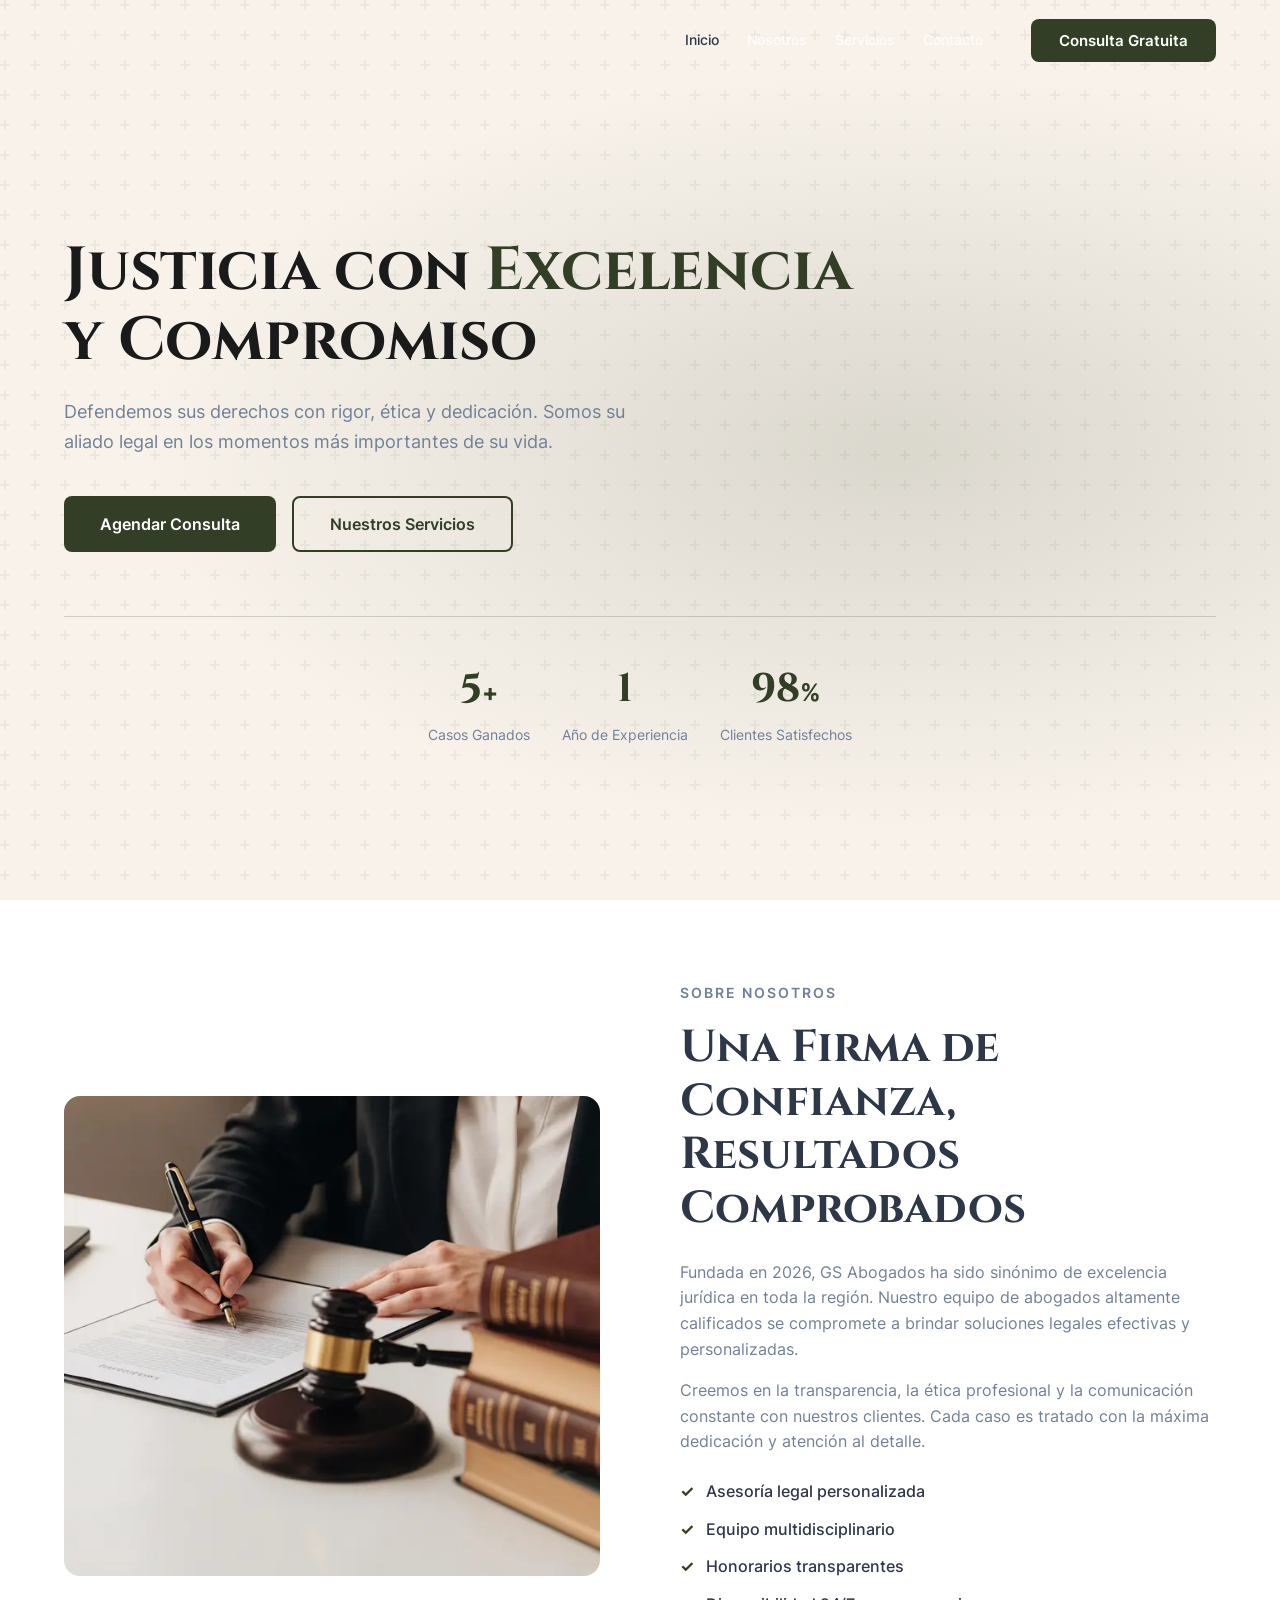
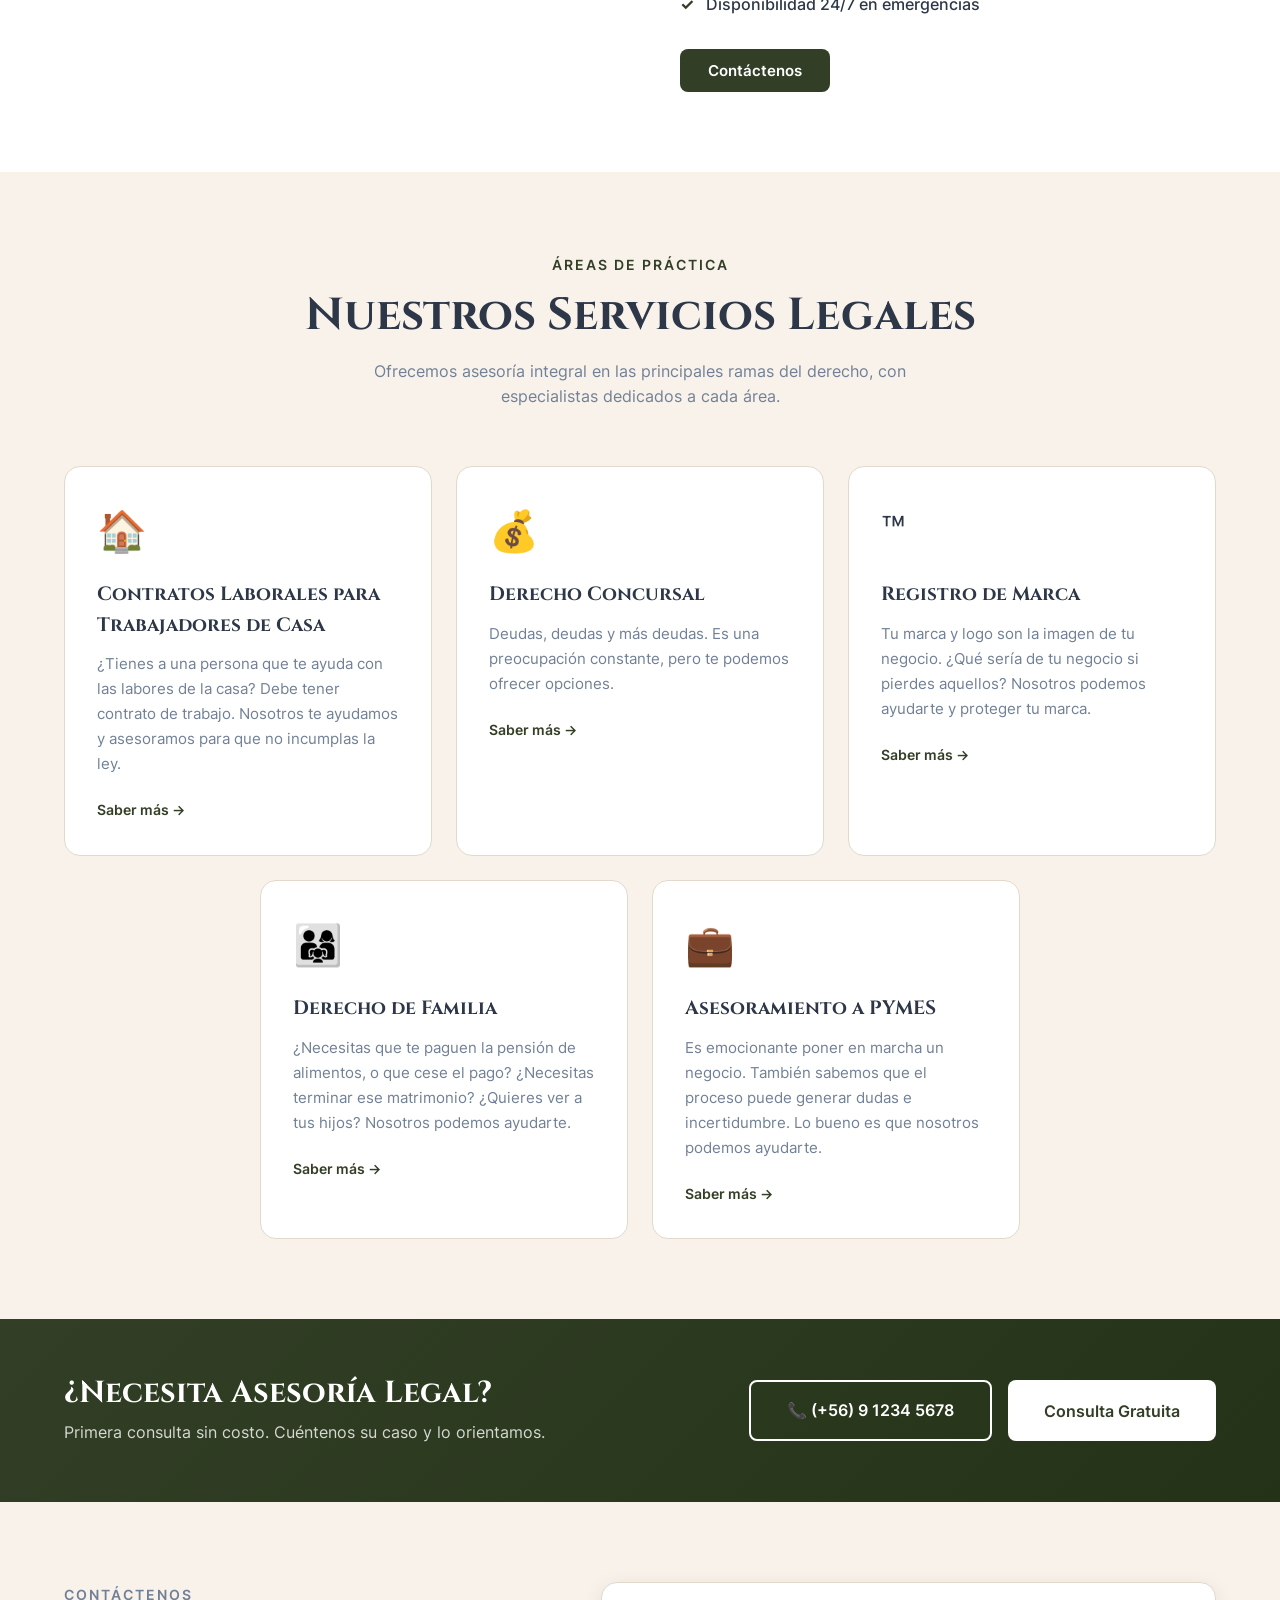
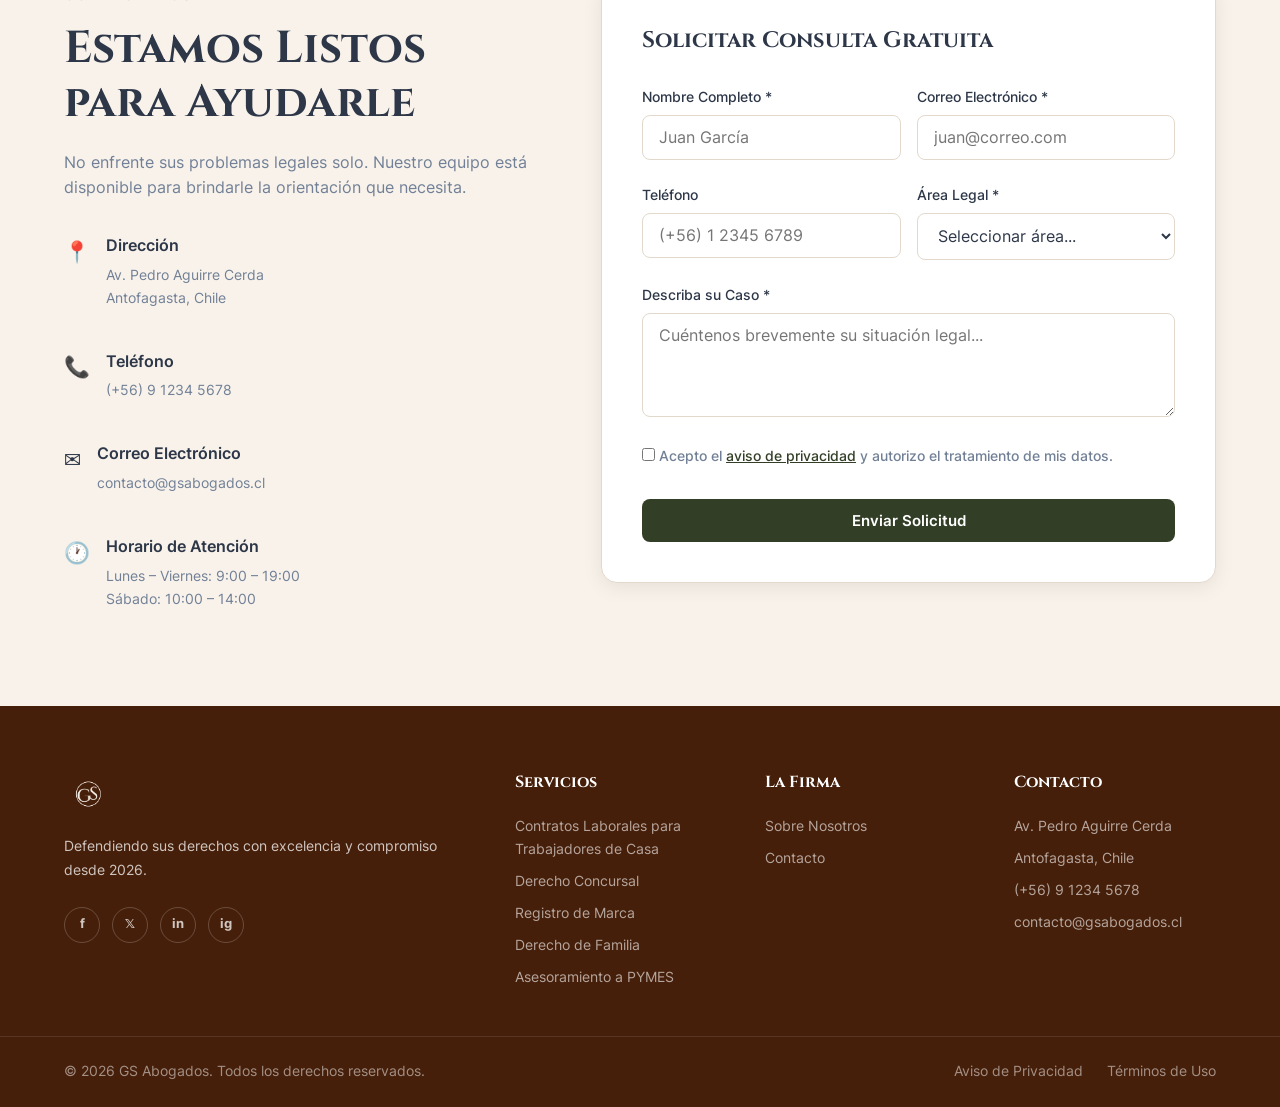
==== index.html @ de5cf4c4 "V_1.0" ====
<!DOCTYPE html>
<html lang="es">
<head>
  <meta charset="UTF-8" />
  <meta name="viewport" content="width=device-width, initial-scale=1.0" />
  <title>GS Abogados | Firma de Abogados</title>
  <link rel="stylesheet" href="styles.css" />
</head>
<body>

  <!-- NAVBAR -->
  <header id="navbar">
    <div class="container nav-inner">
      <a href="#inicio" class="logo">
          <img src="media/Logos/Logo PNG/LOGOS_GS_Abogados-13.png" alt="GS Abogados" class="logo-img" />
      </a>
      <nav id="nav-links">
        <a href="#inicio">Inicio</a>
        <a href="#nosotros">Nosotros</a>
        <a href="#servicios">Servicios</a>
<a href="#contacto">Contacto</a>
      </nav>
      <button class="btn-primary nav-cta" onclick="scrollToSection('contacto')">Consulta Gratuita</button>
      <button class="hamburger" id="hamburger" aria-label="Menú">
        <span></span><span></span><span></span>
      </button>
    </div>
  </header>

  <!-- HERO -->
  <section id="inicio" class="hero">
    <div class="hero-overlay"></div>
    <div class="container hero-content">
      <p class="hero-eyebrow"></p>
      <h1>Justicia con <span class="highlight">Excelencia</span><br/>y Compromiso</h1>
      <p class="hero-desc">Defendemos sus derechos con rigor, ética y dedicación. Somos su aliado legal en los momentos más importantes de su vida.</p>
      <div class="hero-actions">
        <button class="btn-primary large" onclick="scrollToSection('contacto')">Agendar Consulta</button>
        <button class="btn-outline large" onclick="scrollToSection('servicios')">Nuestros Servicios</button>
      </div>
      <div class="hero-stats">
        <div class="stat"><span class="stat-num" data-target="5">0</span><span>+</span><p>Casos Ganados</p></div>
        <div class="stat"><span class="stat-num" data-target="1">0</span><span></span><p>Año de Experiencia</p></div>
        <div class="stat"><span class="stat-num" data-target="98">0</span><span>%</span><p>Clientes Satisfechos</p></div>
      </div>
    </div>
  </section>

  <!-- NOSOTROS -->
  <section id="nosotros" class="section nosotros">
    <div class="container nosotros-grid">
      <div class="nosotros-img">
        <div class="img-placeholder">
          <img src="media/Imagenes/abogados-santiago.webp" alt="Equipo GS Abogados" class="nosotros-photo" />
        </div>
      </div>
      <div class="nosotros-text">
        <p class="section-eyebrow">Sobre Nosotros</p>
        <h2>Una Firma de Confianza,<br/>Resultados Comprobados</h2>
        <p>Fundada en 2026, GS Abogados ha sido sinónimo de excelencia jurídica en toda la región. Nuestro equipo de abogados altamente calificados se compromete a brindar soluciones legales efectivas y personalizadas.</p>
        <p>Creemos en la transparencia, la ética profesional y la comunicación constante con nuestros clientes. Cada caso es tratado con la máxima dedicación y atención al detalle.</p>
        <ul class="check-list">
          <li><span class="check">✓</span> Asesoría legal personalizada</li>
          <li><span class="check">✓</span> Equipo multidisciplinario</li>
          <li><span class="check">✓</span> Honorarios transparentes</li>
          <li><span class="check">✓</span> Disponibilidad 24/7 en emergencias</li>
        </ul>
        <button class="btn-primary" onclick="scrollToSection('contacto')">Contáctenos</button>
      </div>
    </div>
  </section>

  <!-- SERVICIOS -->
  <section id="servicios" class="section servicios bg-light">
    <div class="container">
      <div class="section-header">
        <p class="section-eyebrow">Áreas de Práctica</p>
        <h2>Nuestros Servicios Legales</h2>
        <p class="section-desc">Ofrecemos asesoría integral en las principales ramas del derecho, con especialistas dedicados a cada área.</p>
      </div>
      <div class="services-grid">
        <div class="service-card">
          <div class="service-icon">🏠</div>
          <h3>Contratos Laborales para Trabajadores de Casa</h3>
          <p>¿Tienes a una persona que te ayuda con las labores de la casa? Debe tener contrato de trabajo. Nosotros te ayudamos y asesoramos para que no incumplas la ley.</p>
          <a href="servicios/contratos-laborales.html" class="service-link">Saber más →</a>
        </div>
        <div class="service-card">
          <div class="service-icon">💰</div>
          <h3>Derecho Concursal</h3>
          <p>Deudas, deudas y más deudas. Es una preocupación constante, pero te podemos ofrecer opciones.</p>
          <a href="servicios/derecho-concursal.html" class="service-link">Saber más →</a>
        </div>
        <div class="service-card">
          <div class="service-icon">™️</div>
          <h3>Registro de Marca</h3>
          <p>Tu marca y logo son la imagen de tu negocio. ¿Qué sería de tu negocio si pierdes aquellos? Nosotros podemos ayudarte y proteger tu marca.</p>
          <a href="servicios/registro-de-marca.html" class="service-link">Saber más →</a>
        </div>
        <div class="service-card">
          <div class="service-icon">👨‍👩‍👧</div>
          <h3>Derecho de Familia</h3>
          <p>¿Necesitas que te paguen la pensión de alimentos, o que cese el pago? ¿Necesitas terminar ese matrimonio? ¿Quieres ver a tus hijos? Nosotros podemos ayudarte.</p>
          <a href="servicios/derecho-de-familia.html" class="service-link">Saber más →</a>
        </div>
        <div class="service-card">
          <div class="service-icon">💼</div>
          <h3>Asesoramiento a PYMES</h3>
          <p>Es emocionante poner en marcha un negocio. También sabemos que el proceso puede generar dudas e incertidumbre. Lo bueno es que nosotros podemos ayudarte.</p>
          <a href="servicios/asesoramiento-pymes.html" class="service-link">Saber más →</a>
        </div>
      </div>
    </div>
  </section>

  <!-- CTA BANNER -->
  <section class="cta-banner">
    <div class="container cta-inner">
      <div>
        <h2>¿Necesita Asesoría Legal?</h2>
        <p>Primera consulta sin costo. Cuéntenos su caso y lo orientamos.</p>
      </div>
      <div class="cta-actions">
        <a href="tel:+525512345678" class="btn-outline large">📞 (+56) 9 1234 5678</a>
        <button class="btn-primary large" onclick="scrollToSection('contacto')">Consulta Gratuita</button>
      </div>
    </div>
  </section>

  <!-- CONTACTO -->
  <section id="contacto" class="section contacto bg-light">
    <div class="container contacto-grid">
      <div class="contacto-info">
        <p class="section-eyebrow">Contáctenos</p>
        <h2>Estamos Listos para Ayudarle</h2>
        <p>No enfrente sus problemas legales solo. Nuestro equipo está disponible para brindarle la orientación que necesita.</p>
        <div class="contact-items">
          <div class="contact-item">
            <span class="contact-icon">📍</span>
            <div>
              <strong>Dirección</strong>
              <p>Av. Pedro Aguirre Cerda <br/>Antofagasta, Chile</p>
            </div>
          </div>
          <div class="contact-item">
            <span class="contact-icon">📞</span>
            <div>
              <strong>Teléfono</strong>
              <p><a href="tel:+525512345678">(+56) 9 1234 5678</a></p>
            </div>
          </div>
          <div class="contact-item">
            <span class="contact-icon">✉</span>
            <div>
              <strong>Correo Electrónico</strong>
              <p><a href="mailto:contacto@gsabogados.cl">contacto@gsabogados.cl</a></p>
            </div>
          </div>
          <div class="contact-item">
            <span class="contact-icon">🕐</span>
            <div>
              <strong>Horario de Atención</strong>
              <p>Lunes – Viernes: 9:00 – 19:00<br/>Sábado: 10:00 – 14:00</p>
            </div>
          </div>
        </div>
      </div>
      <div class="contacto-form">
        <form id="contactForm" novalidate>
          <h3>Solicitar Consulta Gratuita</h3>
          <div class="form-row">
            <div class="form-group">
              <label for="nombre">Nombre Completo *</label>
              <input type="text" id="nombre" name="nombre" placeholder="Juan García" required />
              <span class="error-msg" id="nombre-error"></span>
            </div>
            <div class="form-group">
              <label for="email">Correo Electrónico *</label>
              <input type="email" id="email" name="email" placeholder="juan@correo.com" required />
              <span class="error-msg" id="email-error"></span>
            </div>
          </div>
          <div class="form-row">
            <div class="form-group">
              <label for="telefono">Teléfono</label>
              <input type="tel" id="telefono" name="telefono" placeholder="(+56) 1 2345 6789" />
            </div>
            <div class="form-group">
              <label for="area">Área Legal *</label>
              <select id="area" name="area" required>
                <option value="">Seleccionar área...</option>
                <option>Contratos Laborales para Trabajadores de Casa</option>
                <option>Derecho Concursal</option>
                <option>Registro de Marca</option>
                <option>Derecho de Familia</option>
                <option>Asesoramiento a PYMES</option>
                <option>Otro</option>
              </select>
              <span class="error-msg" id="area-error"></span>
            </div>
          </div>
          <div class="form-group">
            <label for="mensaje">Describa su Caso *</label>
            <textarea id="mensaje" name="mensaje" rows="4" placeholder="Cuéntenos brevemente su situación legal..." required></textarea>
            <span class="error-msg" id="mensaje-error"></span>
          </div>
          <div class="form-group checkbox-group">
            <label class="checkbox-label">
              <input type="checkbox" id="privacidad" required />
              <span>Acepto el <a href="#" class="link">aviso de privacidad</a> y autorizo el tratamiento de mis datos.</span>
            </label>
            <span class="error-msg" id="privacidad-error"></span>
          </div>
          <button type="submit" class="btn-primary full-width">Enviar Solicitud</button>
          <div id="form-success" class="form-success hidden">
            ✓ ¡Mensaje enviado! Nos pondremos en contacto en menos de 24 horas.
          </div>
        </form>
      </div>
    </div>
  </section>

  <!-- FOOTER -->
  <footer class="footer">
    <div class="container footer-grid">
      <div class="footer-brand">
        <a href="#inicio" class="logo">
          <img src="media/Logos/Logo PNG/LOGOS_GS_Abogados-13.png" alt="GS Abogados Abogados" class="logo-img" />
        </a>
        <p>Defendiendo sus derechos con excelencia y compromiso desde 2026.</p>
        <div class="social-links">
          <a href="#" aria-label="Facebook">f</a>
          <a href="#" aria-label="Twitter">𝕏</a>
          <a href="#" aria-label="LinkedIn">in</a>
          <a href="#" aria-label="Instagram">ig</a>
        </div>
      </div>
      <div class="footer-col">
        <h4>Servicios</h4>
        <ul>
          <li><a href="#servicios">Contratos Laborales para Trabajadores de Casa</a></li>
          <li><a href="#servicios">Derecho Concursal</a></li>
          <li><a href="#servicios">Registro de Marca</a></li>
          <li><a href="#servicios">Derecho de Familia</a></li>
          <li><a href="#servicios">Asesoramiento a PYMES</a></li>
        </ul>
      </div>
      <div class="footer-col">
        <h4>La Firma</h4>
        <ul>
          <li><a href="#nosotros">Sobre Nosotros</a></li>
          <li><a href="#contacto">Contacto</a></li>
        </ul>
      </div>
      <div class="footer-col">
        <h4>Contacto</h4>
        <ul>
          <li>Av. Pedro Aguirre Cerda</li>
          <li>Antofagasta, Chile</li>
          <li><a href="tel:+56912345678">(+56) 9 1234 5678</a></li>
          <li><a href="mailto:contacto@gsabogados.cl">contacto@gsabogados.cl</a></li>
        </ul>
      </div>
    </div>
    <div class="footer-bottom">
      <div class="container">
        <p>© 2026 GS Abogados. Todos los derechos reservados.</p>
        <div class="footer-links">
          <a href="#">Aviso de Privacidad</a>
          <a href="#">Términos de Uso</a>
        </div>
      </div>
    </div>
  </footer>

  <!-- BACK TO TOP -->
  <button class="back-to-top" id="backToTop" onclick="window.scrollTo({top:0,behavior:'smooth'})" aria-label="Volver arriba">↑</button>

  <script src="script.js"></script>
</body>
</html>
---- styles.css ----
/* =============================================
   GUTIÉRREZ & SALINAS — ESTILOS PRINCIPALES
   ============================================= */

/* --- FUENTES LOCALES --- */
@font-face {
  font-family: 'Cinzel';
  src: url('media/Tipografia/Tipografia Principal/Cinzel-VariableFont_wght.ttf') format('truetype');
  font-weight: 100 900;
  font-style: normal;
  font-display: swap;
}
@font-face {
  font-family: 'Inter';
  src: url('media/Tipografia/Tipografia Secundaria/Inter-Light.ttf') format('truetype');
  font-weight: 300;
  font-display: swap;
}
@font-face {
  font-family: 'Inter';
  src: url('media/Tipografia/Tipografia Secundaria/Inter-Regular.ttf') format('truetype');
  font-weight: 400;
  font-display: swap;
}
@font-face {
  font-family: 'Inter';
  src: url('media/Tipografia/Tipografia Secundaria/Inter-Medium.ttf') format('truetype');
  font-weight: 500;
  font-display: swap;
}
@font-face {
  font-family: 'Inter';
  src: url('media/Tipografia/Tipografia Secundaria/Inter-SemiBold.ttf') format('truetype');
  font-weight: 600;
  font-display: swap;
}
@font-face {
  font-family: 'Inter';
  src: url('media/Tipografia/Tipografia Secundaria/Inter-Bold.ttf') format('truetype');
  font-weight: 700;
  font-display: swap;
}

/* --- VARIABLES --- */
:root {
  --green: #323F26;
  --green-dark: #243318;
  --dark: #1A1A1A;
  --dark-2: #141414;
  --dark-3: #1e1e1e;
  --text: #2d3748;
  --text-light: #718096;
  --bg-light: #F8F2EB;
  --white: #ffffff;
  --border: #e2d9cc;
  --font-serif: 'Cinzel', Georgia, serif;
  --font-sans: 'Inter', system-ui, sans-serif;
  --radius: 8px;
  --radius-lg: 16px;
  --shadow: 0 4px 20px rgba(0,0,0,0.08);
  --shadow-lg: 0 12px 40px rgba(0,0,0,0.15);
  --transition: all 0.3s ease;
}

/* --- RESET --- */
*, *::before, *::after { box-sizing: border-box; margin: 0; padding: 0; }
html { scroll-behavior: smooth; }
body {
  font-family: var(--font-sans);
  color: var(--text);
  background: var(--white);
  line-height: 1.6;
  overflow-x: hidden;
}
a { color: inherit; text-decoration: none; }
ul { list-style: none; }
img { max-width: 100%; display: block; }
button { cursor: pointer; font-family: inherit; border: none; background: none; }
input, select, textarea { font-family: inherit; font-size: 1rem; }

/* --- CONTAINER --- */
.container {
  max-width: 1200px;
  margin: 0 auto;
  padding: 0 1.5rem;
}

/* --- SECTIONS --- */
.section { padding: 5rem 0; }
.bg-light { background: var(--bg-light); }
.bg-dark { background: var(--dark-2); }

.section-header {
  text-align: center;
  margin-bottom: 3.5rem;
}
.section-header h2 { margin-bottom: 1rem; }
.section-desc {
  color: var(--text-light);
  max-width: 600px;
  margin: 0 auto;
}
.section-header.light h2 { color: var(--white); }
.section-header.light .section-desc { color: rgba(255,255,255,0.7); }

.section-eyebrow {
  display: inline-block;
  color: var(--green);
  font-size: 0.85rem;
  font-weight: 600;
  letter-spacing: 2px;
  text-transform: uppercase;
  margin-bottom: 0.75rem;
}

h1 { font-family: var(--font-serif); font-size: clamp(2.2rem, 5vw, 3.8rem); line-height: 1.15; }
h2 { font-family: var(--font-serif); font-size: clamp(1.8rem, 3.5vw, 2.8rem); line-height: 1.2; }
h3 { font-family: var(--font-serif); font-size: 1.35rem; }

/* --- BUTTONS --- */
.btn-primary {
  background: var(--green);
  color: var(--white);
  padding: 0.75rem 1.75rem;
  border-radius: var(--radius);
  font-weight: 600;
  font-size: 0.95rem;
  transition: var(--transition);
  display: inline-block;
}
.btn-primary:hover { background: var(--green-dark); transform: translateY(-2px); box-shadow: 0 8px 20px rgba(200,169,110,0.35); }
.btn-primary.large { padding: 1rem 2.25rem; font-size: 1rem; }
.btn-primary.full-width { width: 100%; text-align: center; }

.btn-outline {
  border: 2px solid var(--green);
  color: var(--green);
  padding: 0.75rem 1.75rem;
  border-radius: var(--radius);
  font-weight: 600;
  font-size: 0.95rem;
  transition: var(--transition);
  display: inline-block;
  background: transparent;
}
.btn-outline:hover { background: var(--green); color: var(--dark); transform: translateY(-2px); }
.btn-outline.large { padding: 1rem 2.25rem; font-size: 1rem; }

/* =============================================
   NAVBAR
   ============================================= */
#navbar {
  position: fixed;
  top: 0;
  width: 100%;
  z-index: 1000;
  padding: 1rem 0;
  transition: var(--transition);
  background: transparent;
}
#navbar.scrolled {
  background: var(--dark);
  padding: 0.6rem 0;
  box-shadow: 0 2px 20px rgba(0,0,0,0.4);
}
.nav-inner {
  display: flex;
  align-items: center;
  gap: 2rem;
}
.logo {
  display: flex;
  align-items: center;
  flex-shrink: 0;
}
.logo-img {
  height: 48px;
  width: auto;
}
#nav-links {
  display: flex;
  gap: 1.75rem;
  margin-left: auto;
}
#nav-links a {
  color: rgba(255,255,255,0.85);
  font-size: 0.9rem;
  font-weight: 500;
  transition: color 0.2s;
  position: relative;
}
#nav-links a::after {
  content: '';
  position: absolute;
  bottom: -4px;
  left: 0;
  width: 0;
  height: 2px;
  background: var(--green);
  transition: width 0.3s;
}
#nav-links a:hover { color: var(--green); }
#nav-links a:hover::after { width: 100%; }
.nav-cta { margin-left: 1rem; }
.hamburger {
  display: none;
  flex-direction: column;
  gap: 5px;
  margin-left: auto;
  padding: 4px;
}
.hamburger span {
  display: block;
  width: 24px;
  height: 2px;
  background: var(--white);
  transition: var(--transition);
}

/* =============================================
   HERO
   ============================================= */
.hero {
  min-height: 100vh;
  display: flex;
  align-items: center;
  position: relative;
  background: #F8F2EB;
  overflow: hidden;
}
.hero::before {
  content: '';
  position: absolute;
  inset: 0;
  background: url("data:image/svg+xml,%3Csvg width='60' height='60' viewBox='0 0 60 60' xmlns='http://www.w3.org/2000/svg'%3E%3Cg fill='none' fill-rule='evenodd'%3E%3Cg fill='%23323F26' fill-opacity='0.06'%3E%3Cpath d='M36 34v-4h-2v4h-4v2h4v4h2v-4h4v-2h-4zm0-30V0h-2v4h-4v2h4v4h2V6h4V4h-4zM6 34v-4H4v4H0v2h4v4h2v-4h4v-2H6zM6 4V0H4v4H0v2h4v4h2V6h4V4H6z'/%3E%3C/g%3E%3C/g%3E%3C/svg%3E");
}
.hero-overlay {
  position: absolute;
  inset: 0;
  background: radial-gradient(ellipse at 70% 50%, rgba(50,63,38,0.15) 0%, transparent 60%);
}
.hero-content {
  position: relative;
  z-index: 2;
  padding: 8rem 1.5rem 4rem;
  max-width: 1200px;
  margin: 0 auto;
  width: 100%;
}
.hero-eyebrow {
  color: var(--green);
  font-size: 0.85rem;
  font-weight: 600;
  letter-spacing: 3px;
  text-transform: uppercase;
  margin-bottom: 1.25rem;
}
.hero h1 { color: var(--dark); margin-bottom: 1.25rem; }
.highlight { color: var(--green); }
.hero-desc {
  color: var(--text-light);
  font-size: 1.15rem;
  max-width: 580px;
  margin-bottom: 2.5rem;
}
.hero-actions { display: flex; gap: 1rem; flex-wrap: wrap; margin-bottom: 4rem; }

.hero-stats {
  display: flex;
  justify-content: center;
  gap: 2rem;
  flex-wrap: wrap;
  padding-top: 2.5rem;
  border-top: 1px solid rgba(50,63,38,0.2);
}
.stat { text-align: center; }
.stat-num {
  font-family: var(--font-serif);
  font-size: 2.5rem;
  font-weight: 700;
  color: var(--green);
}
.stat span:last-of-type { font-size: 1.5rem; color: var(--green); font-weight: 700; }
.stat p { color: var(--text-light); font-size: 0.85rem; margin-top: 0.25rem; }

/* =============================================
   NOSOTROS
   ============================================= */
.nosotros-grid {
  display: grid;
  grid-template-columns: 1fr 1fr;
  gap: 5rem;
  align-items: center;
}
.nosotros-img { position: relative; }
.img-placeholder {
  border-radius: var(--radius-lg);
  height: 480px;
  overflow: hidden;
}
.nosotros-photo {
  width: 100%;
  height: 100%;
  object-fit: cover;
  display: block;
}
.badge-float {
  position: absolute;
  bottom: -1.5rem;
  right: -1.5rem;
  background: var(--green);
  color: var(--dark);
  padding: 1.25rem 1.5rem;
  border-radius: var(--radius-lg);
  box-shadow: var(--shadow-lg);
  text-align: center;
}
.badge-num {
  display: block;
  font-family: var(--font-serif);
  font-size: 2.2rem;
  font-weight: 700;
  line-height: 1;
}
.badge-text { font-size: 0.8rem; font-weight: 600; line-height: 1.3; }

.nosotros-text p { color: var(--text-light); margin-bottom: 1rem; }
.nosotros-text h2 { margin-bottom: 1.5rem; }
.check-list { margin: 1.5rem 0 2rem; display: flex; flex-direction: column; gap: 0.75rem; }
.check-list li { display: flex; align-items: center; gap: 0.75rem; font-weight: 500; }
.check { color: var(--green); font-weight: 700; }

/* =============================================
   SERVICIOS
   ============================================= */
.services-grid {
  display: grid;
  grid-template-columns: repeat(6, 1fr);
  gap: 1.5rem;
}
.services-grid .service-card {
  grid-column: span 2;
}
.services-grid .service-card:nth-child(4) {
  grid-column: 2 / span 2;
}
.services-grid .service-card:nth-child(5) {
  grid-column: 4 / span 2;
}
.service-card {
  background: var(--white);
  border: 1px solid var(--border);
  border-radius: var(--radius-lg);
  padding: 2rem;
  transition: var(--transition);
  position: relative;
  overflow: hidden;
}
.service-card::before {
  content: '';
  position: absolute;
  top: 0;
  left: 0;
  width: 3px;
  height: 0;
  background: var(--green);
  transition: height 0.3s;
}
.service-card:hover { transform: translateY(-6px); box-shadow: var(--shadow-lg); border-color: var(--green); }
.service-card:hover::before { height: 100%; }
.service-card.featured {
  background: var(--dark-2);
  border-color: var(--green);
  color: var(--white);
}
.service-card.featured p { color: rgba(255,255,255,0.75); }
.service-card.featured::before { height: 100%; }

.service-icon { font-size: 2.5rem; margin-bottom: 1rem; }
.service-card h3 { margin-bottom: 0.75rem; font-size: 1.2rem; }
.service-card p { color: var(--text-light); font-size: 0.92rem; line-height: 1.7; margin-bottom: 1.25rem; }
.service-link { color: var(--green); font-weight: 600; font-size: 0.9rem; transition: gap 0.2s; }
.service-link:hover { text-decoration: underline; }

/* =============================================
   EQUIPO
   ============================================= */
.team-grid {
  display: grid;
  grid-template-columns: repeat(2, minmax(0, 340px));
  gap: 1.5rem;
  justify-content: center;
}
.team-card {
  background: var(--white);
  border: 1px solid var(--border);
  border-radius: var(--radius-lg);
  padding: 1.75rem;
  text-align: center;
  transition: var(--transition);
}
.team-card:hover { transform: translateY(-6px); box-shadow: var(--shadow-lg); border-color: var(--green); }
.team-photo {
  width: 80px;
  height: 80px;
  border-radius: 50%;
  display: flex;
  align-items: center;
  justify-content: center;
  margin: 0 auto 1.25rem;
  font-size: 1.5rem;
  font-weight: 700;
  color: var(--white);
  letter-spacing: 1px;
}
.team-card h3 { font-size: 1.1rem; margin-bottom: 0.25rem; }
.team-role { color: var(--green); font-size: 0.8rem; font-weight: 600; text-transform: uppercase; letter-spacing: 1px; }
.team-spec { color: var(--text-light); font-size: 0.85rem; margin: 0.5rem 0 0.75rem; }
.team-bio { font-size: 0.85rem; color: var(--text-light); line-height: 1.6; margin-bottom: 1.25rem; }
.team-social { display: flex; gap: 0.5rem; justify-content: center; }
.team-social a {
  width: 32px;
  height: 32px;
  border-radius: 50%;
  border: 1px solid var(--border);
  display: flex;
  align-items: center;
  justify-content: center;
  font-size: 0.8rem;
  font-weight: 700;
  color: var(--text-light);
  transition: var(--transition);
}
.team-social a:hover { background: var(--green); border-color: var(--green); color: var(--dark); }


/* =============================================
   CTA BANNER
   ============================================= */
.cta-banner {
  background: linear-gradient(135deg, var(--green) 0%, var(--green-dark) 100%);
  padding: 3.5rem 0;
}
.cta-inner {
  display: flex;
  align-items: center;
  justify-content: space-between;
  gap: 2rem;
  flex-wrap: wrap;
}
.cta-banner h2 { color: var(--white); font-size: 1.9rem; }
.cta-banner p { color: rgba(255,255,255,0.8); margin-top: 0.5rem; }
.cta-actions { display: flex; gap: 1rem; flex-wrap: wrap; }
.cta-banner .btn-outline {
  border-color: var(--white);
  color: var(--white);
}
.cta-banner .btn-outline:hover { background: var(--white); color: var(--green); }
.cta-banner .btn-primary { background: var(--white); color: var(--green); }
.cta-banner .btn-primary:hover { background: var(--bg-light); }

/* =============================================
   CONTACTO
   ============================================= */
.contacto-grid {
  display: grid;
  grid-template-columns: 1fr 1.3fr;
  gap: 4rem;
  align-items: start;
}
.contacto-info p { color: var(--text-light); margin-bottom: 1rem; }
.contacto-info h2 { margin-bottom: 1.25rem; }
.contact-items { margin-top: 2rem; display: flex; flex-direction: column; gap: 1.5rem; }
.contact-item { display: flex; gap: 1rem; align-items: flex-start; }
.contact-icon { font-size: 1.3rem; flex-shrink: 0; margin-top: 0.1rem; }
.contact-item strong { display: block; font-weight: 600; margin-bottom: 0.25rem; }
.contact-item p, .contact-item a { color: var(--text-light); font-size: 0.9rem; }
.contact-item a:hover { color: var(--green); }

/* FORM */
.contacto-form {
  background: var(--white);
  border: 1px solid var(--border);
  border-radius: var(--radius-lg);
  padding: 2.5rem;
  box-shadow: var(--shadow);
}
.contacto-form h3 { font-size: 1.4rem; margin-bottom: 1.75rem; }
.form-row { display: grid; grid-template-columns: 1fr 1fr; gap: 1rem; }
.form-group { margin-bottom: 1.25rem; }
.form-group label { display: block; font-size: 0.875rem; font-weight: 500; margin-bottom: 0.4rem; }
.form-group input,
.form-group select,
.form-group textarea {
  width: 100%;
  padding: 0.7rem 1rem;
  border: 1px solid var(--border);
  border-radius: var(--radius);
  transition: border-color 0.2s, box-shadow 0.2s;
  background: var(--white);
  color: var(--text);
}
.form-group input:focus,
.form-group select:focus,
.form-group textarea:focus {
  outline: none;
  border-color: var(--green);
  box-shadow: 0 0 0 3px rgba(200,169,110,0.15);
}
.form-group input.invalid,
.form-group select.invalid,
.form-group textarea.invalid { border-color: #e53e3e; }
.error-msg { color: #e53e3e; font-size: 0.8rem; margin-top: 0.3rem; display: block; }
.form-group textarea { resize: vertical; }
.checkbox-group { display: flex; flex-direction: column; }
.checkbox-label {
  display: flex;
  align-items: flex-start;
  gap: 0.75rem;
  cursor: pointer;
  font-size: 0.85rem;
  color: var(--text-light);
}
.checkbox-label input { width: auto; flex-shrink: 0; margin-top: 3px; accent-color: var(--green); }
.link { color: var(--green); text-decoration: underline; }
.form-success {
  background: #f0fff4;
  border: 1px solid #68d391;
  color: #276749;
  padding: 1rem;
  border-radius: var(--radius);
  margin-top: 1rem;
  font-weight: 500;
  text-align: center;
}
.hidden { display: none; }

/* =============================================
   FOOTER
   ============================================= */
.footer { background: #461F0A; color: rgba(255,255,255,0.75); padding: 4rem 0 0; }
.footer-grid {
  display: grid;
  grid-template-columns: 2fr 1fr 1fr 1fr;
  gap: 3rem;
  padding-bottom: 3rem;
}
.footer-brand .logo { margin-bottom: 1rem; }
.footer-brand p { font-size: 0.9rem; line-height: 1.7; margin-bottom: 1.5rem; }
.social-links { display: flex; gap: 0.75rem; }
.social-links a {
  width: 36px;
  height: 36px;
  border-radius: 50%;
  border: 1px solid rgba(255,255,255,0.2);
  display: flex;
  align-items: center;
  justify-content: center;
  font-weight: 700;
  font-size: 0.8rem;
  transition: var(--transition);
}
.social-links a:hover { background: var(--green); border-color: var(--green); color: var(--dark); }
.footer-col h4 {
  color: var(--white);
  font-family: var(--font-serif);
  font-size: 1rem;
  margin-bottom: 1.25rem;
}
.footer-col ul { display: flex; flex-direction: column; gap: 0.6rem; }
.footer-col ul li, .footer-col ul a { font-size: 0.875rem; color: rgba(255,255,255,0.6); }
.footer-col ul a:hover { color: var(--green); }

.footer-bottom {
  border-top: 1px solid rgba(255,255,255,0.1);
  padding: 1.5rem 0;
}
.footer-bottom .container {
  display: flex;
  justify-content: space-between;
  align-items: center;
  flex-wrap: wrap;
  gap: 1rem;
}
.footer-bottom p { font-size: 0.85rem; color: rgba(255,255,255,0.5); }
.footer-links { display: flex; gap: 1.5rem; }
.footer-links a { font-size: 0.85rem; color: rgba(255,255,255,0.5); }
.footer-links a:hover { color: var(--green); }

/* BACK TO TOP */
.back-to-top {
  position: fixed;
  bottom: 2rem;
  right: 2rem;
  width: 46px;
  height: 46px;
  background: var(--green);
  color: var(--dark);
  border-radius: 50%;
  font-size: 1.2rem;
  font-weight: 700;
  display: flex;
  align-items: center;
  justify-content: center;
  box-shadow: var(--shadow-lg);
  opacity: 0;
  pointer-events: none;
  transition: var(--transition);
  z-index: 999;
}
.back-to-top.visible { opacity: 1; pointer-events: all; }
.back-to-top:hover { background: var(--green-dark); transform: translateY(-3px); }

/* =============================================
   RESPONSIVE
   ============================================= */
@media (max-width: 1024px) {
  .team-grid { grid-template-columns: repeat(2, 1fr); }
  .footer-grid { grid-template-columns: 1fr 1fr; }
}

@media (max-width: 768px) {
  #nav-links, .nav-cta { display: none; }
  #nav-links.open {
    display: flex;
    flex-direction: column;
    position: fixed;
    top: 0;
    left: 0;
    right: 0;
    bottom: 0;
    background: var(--dark);
    align-items: center;
    justify-content: center;
    gap: 2.5rem;
    z-index: 999;
  }
  #nav-links.open a { font-size: 1.4rem; }
  .hamburger { display: flex; z-index: 1000; }
  .hamburger.open span:nth-child(1) { transform: rotate(45deg) translate(5px, 5px); }
  .hamburger.open span:nth-child(2) { opacity: 0; }
  .hamburger.open span:nth-child(3) { transform: rotate(-45deg) translate(5px, -5px); }

  .nosotros-grid { grid-template-columns: 1fr; }
  .nosotros-img { display: none; }
  .services-grid { grid-template-columns: repeat(2, 1fr); }
  .services-grid .service-card { grid-column: span 1; }
  .services-grid .service-card:nth-child(4),
  .services-grid .service-card:nth-child(5) { grid-column: span 1; }
  .team-grid { grid-template-columns: repeat(2, 1fr); }
  .testimonial-card { min-width: calc(100% - 1rem); }
  .cta-inner { flex-direction: column; text-align: center; }
  .cta-actions { justify-content: center; }
  .contacto-grid { grid-template-columns: 1fr; }
  .form-row { grid-template-columns: 1fr; }
  .footer-grid { grid-template-columns: 1fr; gap: 2rem; }
}

@media (max-width: 480px) {
  .section { padding: 3.5rem 0; }
  .services-grid { grid-template-columns: 1fr; }
  .services-grid .service-card,
  .services-grid .service-card:nth-child(4),
  .services-grid .service-card:nth-child(5) { grid-column: span 1; }
  .team-grid { grid-template-columns: 1fr; }
  .hero-actions { flex-direction: column; }
  .hero-stats { gap: 1.25rem; }
  .contacto-form { padding: 1.5rem; }
}

/* =============================================
   PÁGINAS DE SERVICIO
   ============================================= */
.service-page-hero {
  background: var(--dark);
  color: var(--white);
  padding: 8rem 0 4rem;
  text-align: center;
}
.service-page-hero .section-eyebrow a {
  color: var(--white);
  opacity: 0.7;
  font-size: 0.9rem;
}
.service-page-hero .section-eyebrow a:hover { opacity: 1; }
.service-page-icon {
  font-size: 3.5rem;
  margin: 1.5rem 0 1rem;
}
.service-page-hero h1 {
  font-family: var(--font-serif);
  font-size: clamp(2rem, 4vw, 3rem);
  margin-bottom: 1rem;
}
.service-page-hero p {
  font-size: 1.1rem;
  opacity: 0.85;
  max-width: 600px;
  margin: 0 auto;
}
.service-page-grid {
  display: grid;
  grid-template-columns: 1fr 420px;
  gap: 3rem;
  align-items: start;
}
.service-page-body h2 {
  font-family: var(--font-serif);
  font-size: 1.4rem;
  color: var(--dark);
  margin: 2rem 0 0.75rem;
}
.service-page-body h2:first-child { margin-top: 0; }
.service-page-body p { color: var(--text-light); line-height: 1.8; margin-bottom: 1rem; }
.service-page-body .check-list { margin: 1rem 0; }
.service-page-form { position: sticky; top: 100px; }

@media (max-width: 900px) {
  .service-page-grid { grid-template-columns: 1fr; }
  .service-page-form { position: static; }
}

/* =============================================
   ANIMACIONES DE ENTRADA
   ============================================= */
.fade-in {
  opacity: 0;
  transform: translateY(30px);
  transition: opacity 0.6s ease, transform 0.6s ease;
}
.fade-in.visible {
  opacity: 1;
  transform: translateY(0);
}
.fade-in-delay-1 { transition-delay: 0.1s; }
.fade-in-delay-2 { transition-delay: 0.2s; }
.fade-in-delay-3 { transition-delay: 0.3s; }
.fade-in-delay-4 { transition-delay: 0.4s; }
.fade-in-delay-5 { transition-delay: 0.5s; }
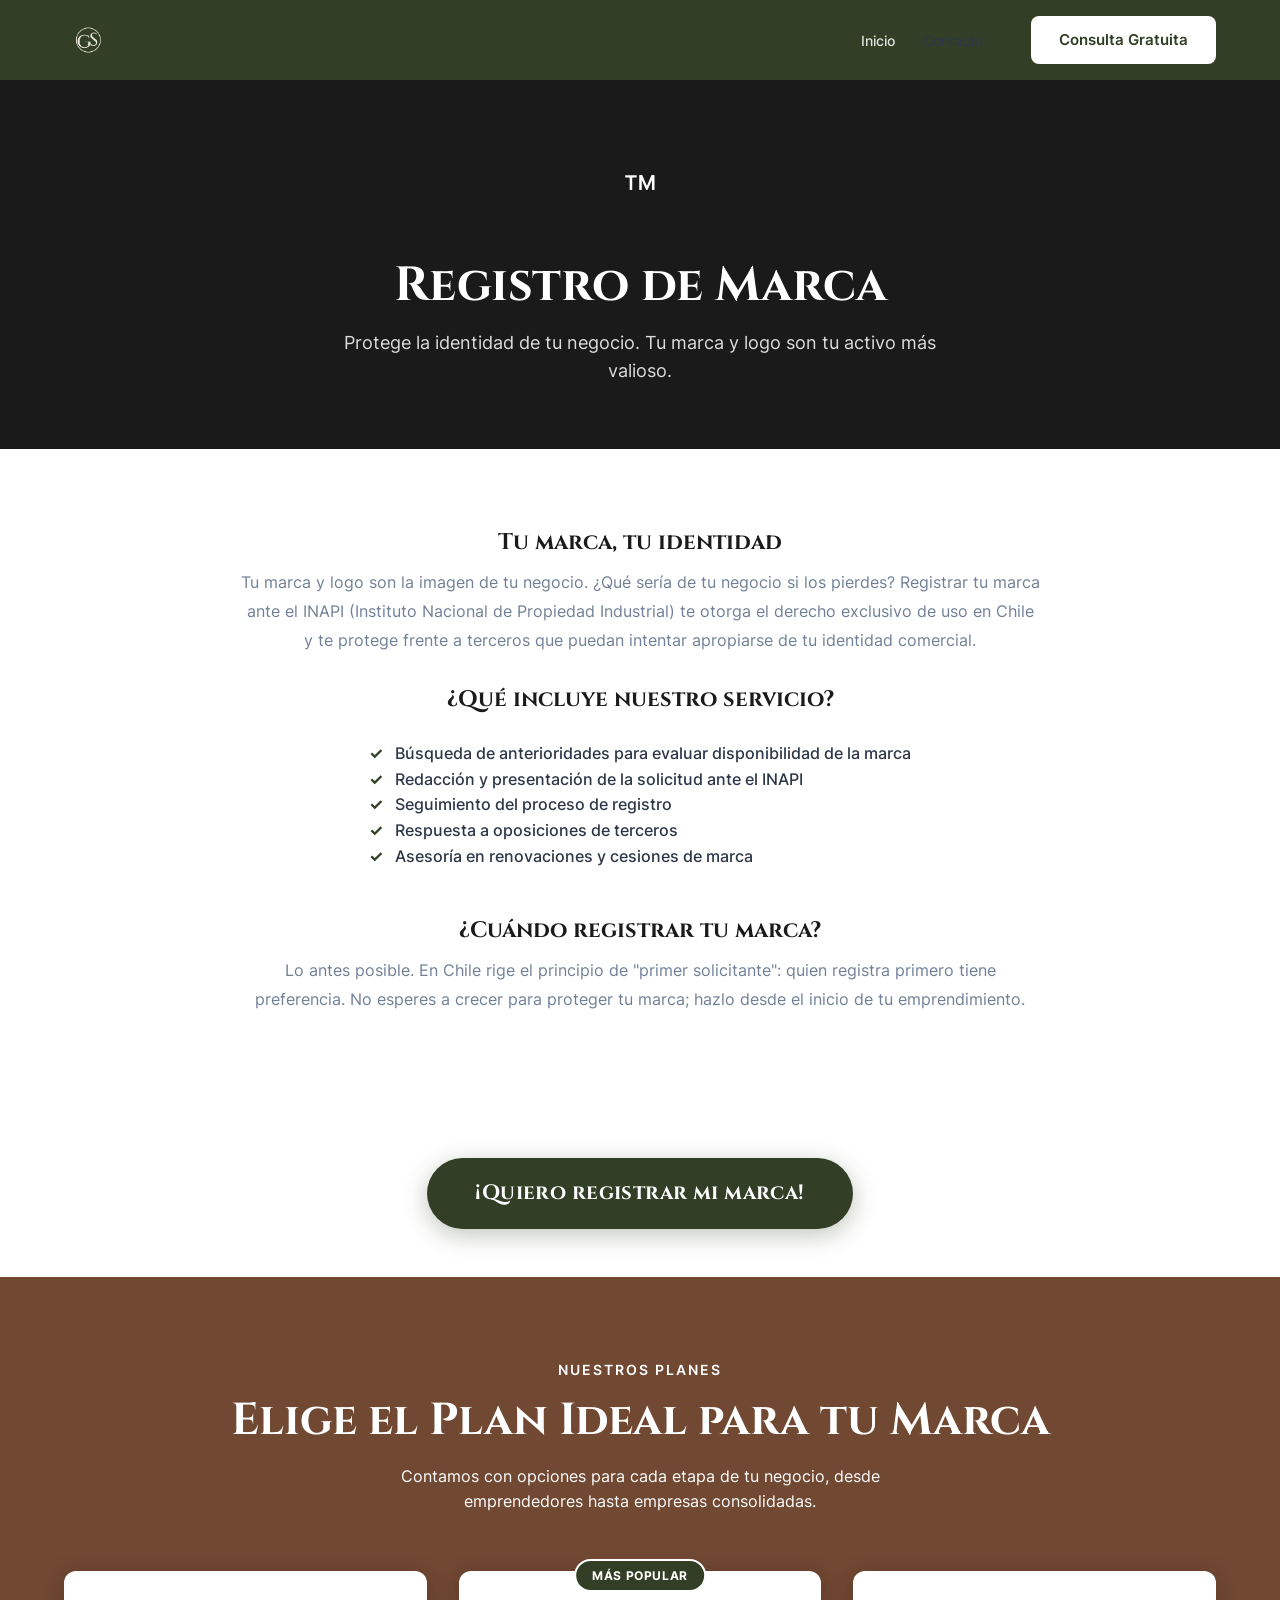
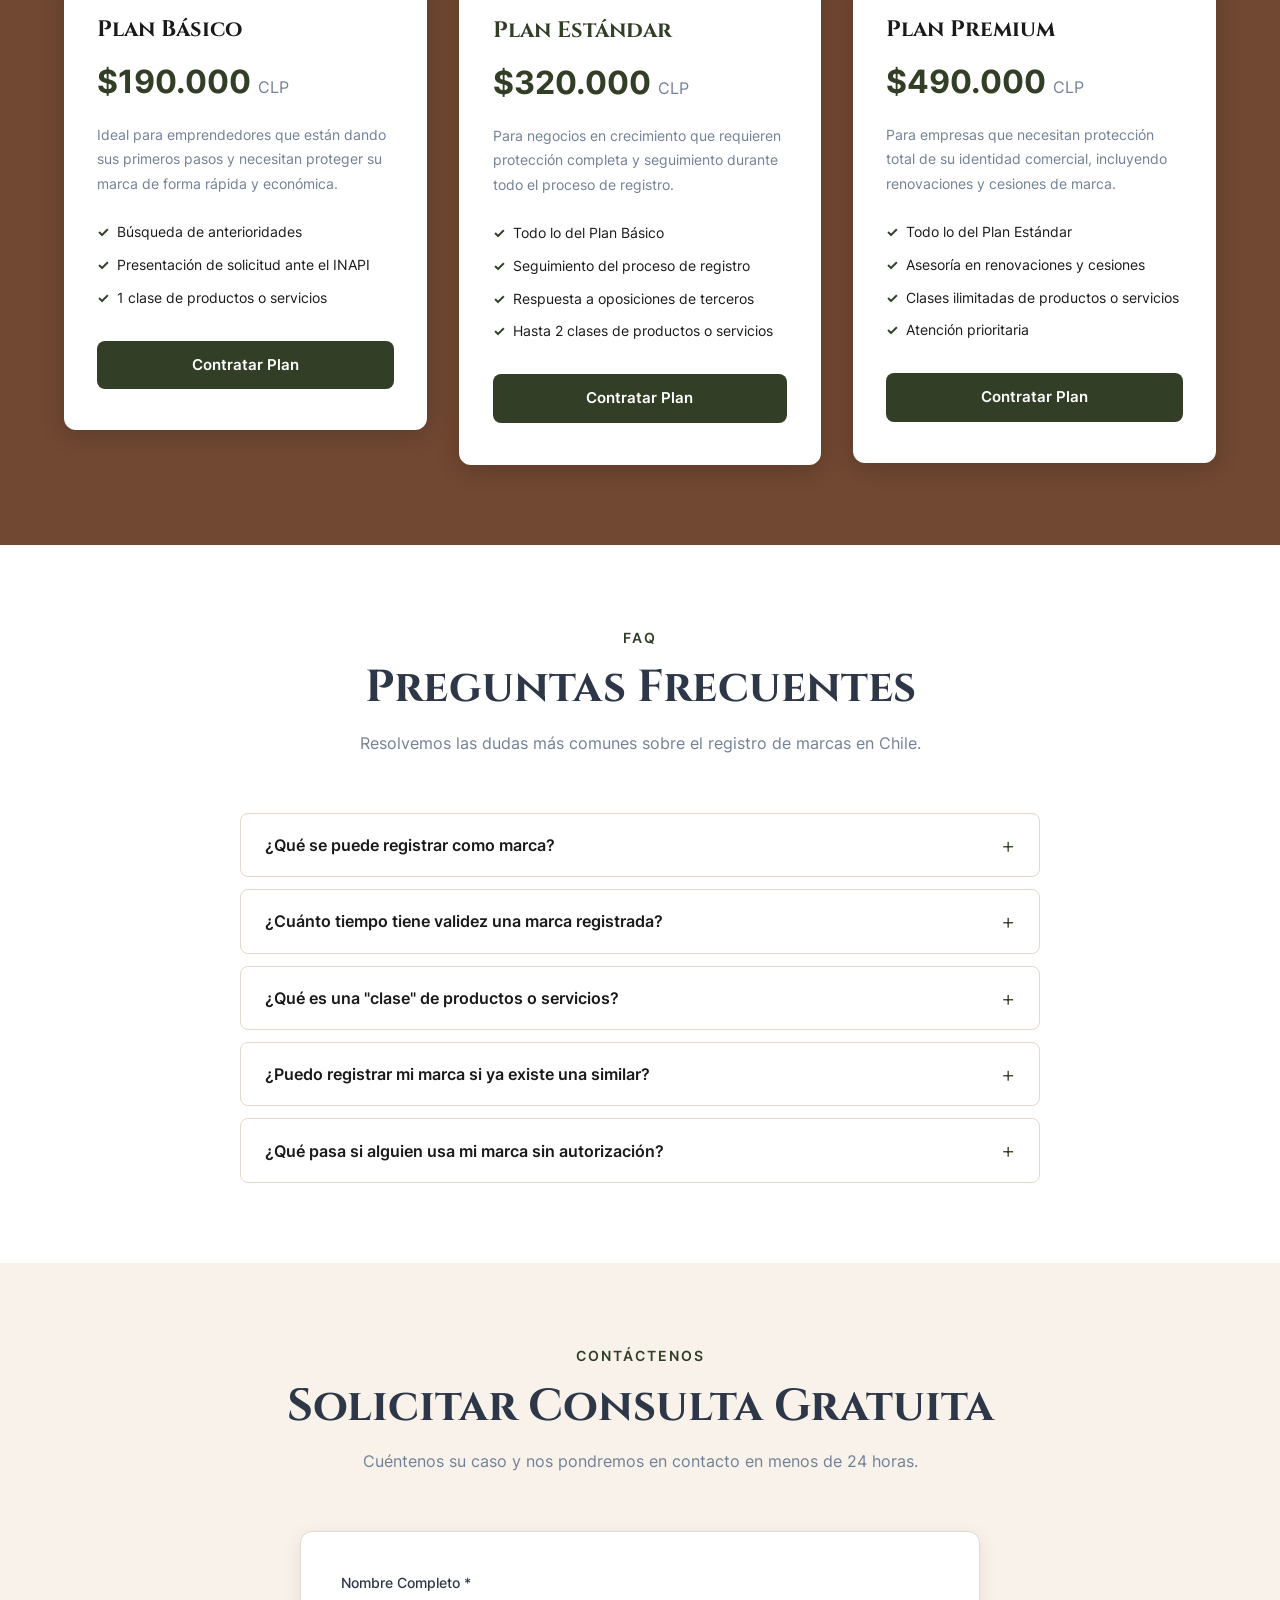
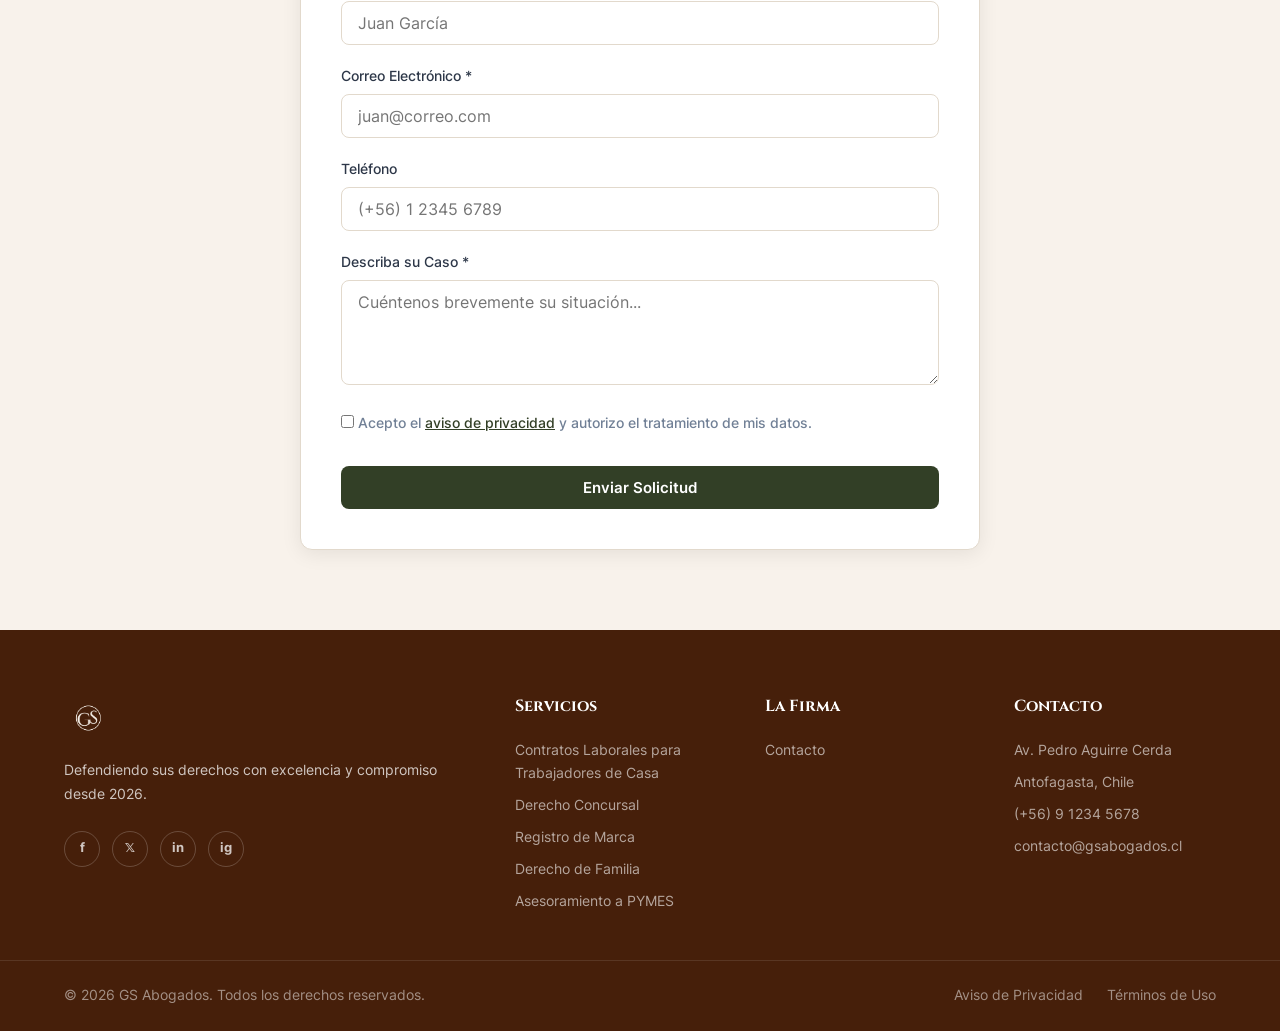
==== commit d4fbda83: "V_2.0: Registro de Marca como nueva página principal" ====
--- a/index.html
+++ b/index.html
@@ -3,7 +3,7 @@
 <head>
   <meta charset="UTF-8" />
   <meta name="viewport" content="width=device-width, initial-scale=1.0" />
-  <title>GS Abogados | Firma de Abogados</title>
+  <title>GS Abogados | Registro de Marca</title>
   <link rel="stylesheet" href="styles.css" />
 </head>
 <body>
@@ -11,197 +11,208 @@
   <!-- NAVBAR -->
   <header id="navbar">
     <div class="container nav-inner">
-      <a href="#inicio" class="logo">
-          <img src="media/Logos/Logo PNG/LOGOS_GS_Abogados-13.png" alt="GS Abogados" class="logo-img" />
+      <a href="#" class="logo">
+        <img src="media/Logos/Logo PNG/LOGOS_GS_Abogados-13.png" alt="GS Abogados" class="logo-img" />
       </a>
       <nav id="nav-links">
-        <a href="#inicio">Inicio</a>
-        <a href="#nosotros">Nosotros</a>
-        <a href="#servicios">Servicios</a>
-<a href="#contacto">Contacto</a>
+        <a href="#">Inicio</a>
+        <a href="#contacto">Contacto</a>
       </nav>
-      <button class="btn-primary nav-cta" onclick="scrollToSection('contacto')">Consulta Gratuita</button>
+      <a href="#contacto" class="btn-primary nav-cta">Consulta Gratuita</a>
       <button class="hamburger" id="hamburger" aria-label="Menú">
         <span></span><span></span><span></span>
       </button>
     </div>
   </header>
 
-  <!-- HERO -->
-  <section id="inicio" class="hero">
-    <div class="hero-overlay"></div>
-    <div class="container hero-content">
-      <p class="hero-eyebrow"></p>
-      <h1>Justicia con <span class="highlight">Excelencia</span><br/>y Compromiso</h1>
-      <p class="hero-desc">Defendemos sus derechos con rigor, ética y dedicación. Somos su aliado legal en los momentos más importantes de su vida.</p>
-      <div class="hero-actions">
-        <button class="btn-primary large" onclick="scrollToSection('contacto')">Agendar Consulta</button>
-        <button class="btn-outline large" onclick="scrollToSection('servicios')">Nuestros Servicios</button>
-      </div>
-      <div class="hero-stats">
-        <div class="stat"><span class="stat-num" data-target="5">0</span><span>+</span><p>Casos Ganados</p></div>
-        <div class="stat"><span class="stat-num" data-target="1">0</span><span></span><p>Año de Experiencia</p></div>
-        <div class="stat"><span class="stat-num" data-target="98">0</span><span>%</span><p>Clientes Satisfechos</p></div>
-      </div>
-    </div>
-  </section>
-
-  <!-- NOSOTROS -->
-  <section id="nosotros" class="section nosotros">
-    <div class="container nosotros-grid">
-      <div class="nosotros-img">
-        <div class="img-placeholder">
-          <img src="media/Imagenes/abogados-santiago.webp" alt="Equipo GS Abogados" class="nosotros-photo" />
-        </div>
-      </div>
-      <div class="nosotros-text">
-        <p class="section-eyebrow">Sobre Nosotros</p>
-        <h2>Una Firma de Confianza,<br/>Resultados Comprobados</h2>
-        <p>Fundada en 2026, GS Abogados ha sido sinónimo de excelencia jurídica en toda la región. Nuestro equipo de abogados altamente calificados se compromete a brindar soluciones legales efectivas y personalizadas.</p>
-        <p>Creemos en la transparencia, la ética profesional y la comunicación constante con nuestros clientes. Cada caso es tratado con la máxima dedicación y atención al detalle.</p>
+  <!-- PAGE HERO -->
+  <section class="service-page-hero">
+    <div class="container">
+      <div class="service-page-icon">™️</div>
+      <h1>Registro de Marca</h1>
+      <p>Protege la identidad de tu negocio. Tu marca y logo son tu activo más valioso.</p>
+    </div>
+  </section>
+
+  <!-- CONTENIDO -->
+  <section class="section service-page-content">
+    <div class="container">
+      <div class="service-page-body">
+        <h2>Tu marca, tu identidad</h2>
+        <p>Tu marca y logo son la imagen de tu negocio. ¿Qué sería de tu negocio si los pierdes? Registrar tu marca ante el INAPI (Instituto Nacional de Propiedad Industrial) te otorga el derecho exclusivo de uso en Chile y te protege frente a terceros que puedan intentar apropiarse de tu identidad comercial.</p>
+
+        <h2>¿Qué incluye nuestro servicio?</h2>
         <ul class="check-list">
-          <li><span class="check">✓</span> Asesoría legal personalizada</li>
-          <li><span class="check">✓</span> Equipo multidisciplinario</li>
-          <li><span class="check">✓</span> Honorarios transparentes</li>
-          <li><span class="check">✓</span> Disponibilidad 24/7 en emergencias</li>
-        </ul>
-        <button class="btn-primary" onclick="scrollToSection('contacto')">Contáctenos</button>
-      </div>
-    </div>
-  </section>
-
-  <!-- SERVICIOS -->
-  <section id="servicios" class="section servicios bg-light">
+          <li><span class="check">✓</span> Búsqueda de anterioridades para evaluar disponibilidad de la marca</li>
+          <li><span class="check">✓</span> Redacción y presentación de la solicitud ante el INAPI</li>
+          <li><span class="check">✓</span> Seguimiento del proceso de registro</li>
+          <li><span class="check">✓</span> Respuesta a oposiciones de terceros</li>
+          <li><span class="check">✓</span> Asesoría en renovaciones y cesiones de marca</li>
+        </ul>
+
+        <h2>¿Cuándo registrar tu marca?</h2>
+        <p>Lo antes posible. En Chile rige el principio de "primer solicitante": quien registra primero tiene preferencia. No esperes a crecer para proteger tu marca; hazlo desde el inicio de tu emprendimiento.</p>
+      </div>
+    </div>
+  </section>
+
+  <!-- CTA MARCA -->
+  <section class="section cta-marca">
+    <div class="container cta-marca-inner">
+      <a href="#planes" class="btn-cta-marca">¡Quiero registrar mi marca!</a>
+    </div>
+  </section>
+
+  <!-- PLANES -->
+  <section id="planes" class="section planes" style="background: #714832;">
     <div class="container">
       <div class="section-header">
-        <p class="section-eyebrow">Áreas de Práctica</p>
-        <h2>Nuestros Servicios Legales</h2>
-        <p class="section-desc">Ofrecemos asesoría integral en las principales ramas del derecho, con especialistas dedicados a cada área.</p>
-      </div>
-      <div class="services-grid">
-        <div class="service-card">
-          <div class="service-icon">🏠</div>
-          <h3>Contratos Laborales para Trabajadores de Casa</h3>
-          <p>¿Tienes a una persona que te ayuda con las labores de la casa? Debe tener contrato de trabajo. Nosotros te ayudamos y asesoramos para que no incumplas la ley.</p>
-          <a href="servicios/contratos-laborales.html" class="service-link">Saber más →</a>
-        </div>
-        <div class="service-card">
-          <div class="service-icon">💰</div>
-          <h3>Derecho Concursal</h3>
-          <p>Deudas, deudas y más deudas. Es una preocupación constante, pero te podemos ofrecer opciones.</p>
-          <a href="servicios/derecho-concursal.html" class="service-link">Saber más →</a>
-        </div>
-        <div class="service-card">
-          <div class="service-icon">™️</div>
-          <h3>Registro de Marca</h3>
-          <p>Tu marca y logo son la imagen de tu negocio. ¿Qué sería de tu negocio si pierdes aquellos? Nosotros podemos ayudarte y proteger tu marca.</p>
-          <a href="servicios/registro-de-marca.html" class="service-link">Saber más →</a>
-        </div>
-        <div class="service-card">
-          <div class="service-icon">👨‍👩‍👧</div>
-          <h3>Derecho de Familia</h3>
-          <p>¿Necesitas que te paguen la pensión de alimentos, o que cese el pago? ¿Necesitas terminar ese matrimonio? ¿Quieres ver a tus hijos? Nosotros podemos ayudarte.</p>
-          <a href="servicios/derecho-de-familia.html" class="service-link">Saber más →</a>
-        </div>
-        <div class="service-card">
-          <div class="service-icon">💼</div>
-          <h3>Asesoramiento a PYMES</h3>
-          <p>Es emocionante poner en marcha un negocio. También sabemos que el proceso puede generar dudas e incertidumbre. Lo bueno es que nosotros podemos ayudarte.</p>
-          <a href="servicios/asesoramiento-pymes.html" class="service-link">Saber más →</a>
-        </div>
-      </div>
-    </div>
-  </section>
-
-  <!-- CTA BANNER -->
-  <section class="cta-banner">
-    <div class="container cta-inner">
-      <div>
-        <h2>¿Necesita Asesoría Legal?</h2>
-        <p>Primera consulta sin costo. Cuéntenos su caso y lo orientamos.</p>
-      </div>
-      <div class="cta-actions">
-        <a href="tel:+525512345678" class="btn-outline large">📞 (+56) 9 1234 5678</a>
-        <button class="btn-primary large" onclick="scrollToSection('contacto')">Consulta Gratuita</button>
+        <p class="section-eyebrow">Nuestros Planes</p>
+        <h2>Elige el Plan Ideal para tu Marca</h2>
+        <p class="section-desc">Contamos con opciones para cada etapa de tu negocio, desde emprendedores hasta empresas consolidadas.</p>
+      </div>
+      <div class="planes-grid">
+
+        <div class="plan-card fade-in">
+          <div class="plan-header">
+            <h3>Plan Básico</h3>
+            <div class="plan-price">$190.000 <span>CLP</span></div>
+          </div>
+          <p class="plan-desc">Ideal para emprendedores que están dando sus primeros pasos y necesitan proteger su marca de forma rápida y económica.</p>
+          <ul class="plan-features">
+            <li><span class="check">✓</span> Búsqueda de anterioridades</li>
+            <li><span class="check">✓</span> Presentación de solicitud ante el INAPI</li>
+            <li><span class="check">✓</span> 1 clase de productos o servicios</li>
+          </ul>
+          <a href="#contacto" class="btn-primary full-width plan-btn">Contratar Plan</a>
+        </div>
+
+        <div class="plan-card plan-card--featured fade-in fade-in-delay-1">
+          <div class="plan-badge">Más Popular</div>
+          <div class="plan-header">
+            <h3>Plan Estándar</h3>
+            <div class="plan-price">$320.000 <span>CLP</span></div>
+          </div>
+          <p class="plan-desc">Para negocios en crecimiento que requieren protección completa y seguimiento durante todo el proceso de registro.</p>
+          <ul class="plan-features">
+            <li><span class="check">✓</span> Todo lo del Plan Básico</li>
+            <li><span class="check">✓</span> Seguimiento del proceso de registro</li>
+            <li><span class="check">✓</span> Respuesta a oposiciones de terceros</li>
+            <li><span class="check">✓</span> Hasta 2 clases de productos o servicios</li>
+          </ul>
+          <a href="#contacto" class="btn-primary full-width plan-btn">Contratar Plan</a>
+        </div>
+
+        <div class="plan-card fade-in fade-in-delay-2">
+          <div class="plan-header">
+            <h3>Plan Premium</h3>
+            <div class="plan-price">$490.000 <span>CLP</span></div>
+          </div>
+          <p class="plan-desc">Para empresas que necesitan protección total de su identidad comercial, incluyendo renovaciones y cesiones de marca.</p>
+          <ul class="plan-features">
+            <li><span class="check">✓</span> Todo lo del Plan Estándar</li>
+            <li><span class="check">✓</span> Asesoría en renovaciones y cesiones</li>
+            <li><span class="check">✓</span> Clases ilimitadas de productos o servicios</li>
+            <li><span class="check">✓</span> Atención prioritaria</li>
+          </ul>
+          <a href="#contacto" class="btn-primary full-width plan-btn">Contratar Plan</a>
+        </div>
+
+      </div>
+    </div>
+  </section>
+
+  <!-- PREGUNTAS FRECUENTES -->
+  <section class="section faq">
+    <div class="container">
+      <div class="section-header">
+        <p class="section-eyebrow">FAQ</p>
+        <h2>Preguntas Frecuentes</h2>
+        <p class="section-desc">Resolvemos las dudas más comunes sobre el registro de marcas en Chile.</p>
+      </div>
+      <div class="faq-list">
+
+<div class="faq-item">
+          <button class="faq-question" aria-expanded="false">
+            ¿Qué se puede registrar como marca?
+            <span class="faq-icon">+</span>
+          </button>
+          <div class="faq-answer">
+            <p>Se puede registrar cualquier signo distintivo capaz de diferenciar productos o servicios en el mercado: nombres comerciales, logotipos, frases publicitarias, formas tridimensionales, combinaciones de colores y sonidos, entre otros. No se pueden registrar términos genéricos ni descriptivos del producto.</p>
+          </div>
+        </div>
+
+        <div class="faq-item">
+          <button class="faq-question" aria-expanded="false">
+            ¿Cuánto tiempo tiene validez una marca registrada?
+            <span class="faq-icon">+</span>
+          </button>
+          <div class="faq-answer">
+            <p>En Chile, una marca registrada tiene una vigencia de 10 años desde la fecha de su concesión. Al vencimiento, puede renovarse por períodos iguales de 10 años de forma indefinida, siempre que se solicite la renovación dentro del plazo establecido.</p>
+          </div>
+        </div>
+
+        <div class="faq-item">
+          <button class="faq-question" aria-expanded="false">
+            ¿Qué es una "clase" de productos o servicios?
+            <span class="faq-icon">+</span>
+          </button>
+          <div class="faq-answer">
+            <p>El sistema internacional de marcas (Clasificación de Niza) divide los productos y servicios en 45 clases. Al registrar una marca, debes indicar en qué clase o clases deseas protegerla. Por ejemplo, ropa corresponde a la clase 25 y servicios legales a la clase 45. Registrar en más clases implica mayor cobertura y costo.</p>
+          </div>
+        </div>
+
+        <div class="faq-item">
+          <button class="faq-question" aria-expanded="false">
+            ¿Puedo registrar mi marca si ya existe una similar?
+            <span class="faq-icon">+</span>
+          </button>
+          <div class="faq-answer">
+            <p>Depende del grado de similitud y de las clases en que esté registrada la marca anterior. Por eso realizamos una búsqueda de anterioridades antes de presentar cualquier solicitud, para evaluar el riesgo y las posibilidades reales de éxito. En algunos casos es posible coexistir si los productos o servicios son distintos.</p>
+          </div>
+        </div>
+
+        <div class="faq-item">
+          <button class="faq-question" aria-expanded="false">
+            ¿Qué pasa si alguien usa mi marca sin autorización?
+            <span class="faq-icon">+</span>
+          </button>
+          <div class="faq-answer">
+            <p>Si tienes tu marca registrada, puedes ejercer acciones legales contra quien la use sin tu consentimiento: desde una carta de cese de uso hasta una demanda por infracción de propiedad industrial. Sin registro, tu protección es limitada y más difícil de hacer valer ante los tribunales.</p>
+          </div>
+        </div>
+
       </div>
     </div>
   </section>
 
   <!-- CONTACTO -->
-  <section id="contacto" class="section contacto bg-light">
-    <div class="container contacto-grid">
-      <div class="contacto-info">
+  <section id="contacto" class="section contacto-standalone bg-light">
+    <div class="container">
+      <div class="section-header">
         <p class="section-eyebrow">Contáctenos</p>
-        <h2>Estamos Listos para Ayudarle</h2>
-        <p>No enfrente sus problemas legales solo. Nuestro equipo está disponible para brindarle la orientación que necesita.</p>
-        <div class="contact-items">
-          <div class="contact-item">
-            <span class="contact-icon">📍</span>
-            <div>
-              <strong>Dirección</strong>
-              <p>Av. Pedro Aguirre Cerda <br/>Antofagasta, Chile</p>
-            </div>
-          </div>
-          <div class="contact-item">
-            <span class="contact-icon">📞</span>
-            <div>
-              <strong>Teléfono</strong>
-              <p><a href="tel:+525512345678">(+56) 9 1234 5678</a></p>
-            </div>
-          </div>
-          <div class="contact-item">
-            <span class="contact-icon">✉</span>
-            <div>
-              <strong>Correo Electrónico</strong>
-              <p><a href="mailto:contacto@gsabogados.cl">contacto@gsabogados.cl</a></p>
-            </div>
-          </div>
-          <div class="contact-item">
-            <span class="contact-icon">🕐</span>
-            <div>
-              <strong>Horario de Atención</strong>
-              <p>Lunes – Viernes: 9:00 – 19:00<br/>Sábado: 10:00 – 14:00</p>
-            </div>
-          </div>
-        </div>
-      </div>
-      <div class="contacto-form">
+        <h2>Solicitar Consulta Gratuita</h2>
+        <p class="section-desc">Cuéntenos su caso y nos pondremos en contacto en menos de 24 horas.</p>
+      </div>
+      <div class="contacto-form contacto-standalone-form">
         <form id="contactForm" novalidate>
-          <h3>Solicitar Consulta Gratuita</h3>
-          <div class="form-row">
-            <div class="form-group">
-              <label for="nombre">Nombre Completo *</label>
-              <input type="text" id="nombre" name="nombre" placeholder="Juan García" required />
-              <span class="error-msg" id="nombre-error"></span>
-            </div>
-            <div class="form-group">
-              <label for="email">Correo Electrónico *</label>
-              <input type="email" id="email" name="email" placeholder="juan@correo.com" required />
-              <span class="error-msg" id="email-error"></span>
-            </div>
-          </div>
-          <div class="form-row">
-            <div class="form-group">
-              <label for="telefono">Teléfono</label>
-              <input type="tel" id="telefono" name="telefono" placeholder="(+56) 1 2345 6789" />
-            </div>
-            <div class="form-group">
-              <label for="area">Área Legal *</label>
-              <select id="area" name="area" required>
-                <option value="">Seleccionar área...</option>
-                <option>Contratos Laborales para Trabajadores de Casa</option>
-                <option>Derecho Concursal</option>
-                <option>Registro de Marca</option>
-                <option>Derecho de Familia</option>
-                <option>Asesoramiento a PYMES</option>
-                <option>Otro</option>
-              </select>
-              <span class="error-msg" id="area-error"></span>
-            </div>
+          <div class="form-group">
+            <label for="nombre">Nombre Completo *</label>
+            <input type="text" id="nombre" name="nombre" placeholder="Juan García" required />
+            <span class="error-msg" id="nombre-error"></span>
+          </div>
+          <div class="form-group">
+            <label for="email">Correo Electrónico *</label>
+            <input type="email" id="email" name="email" placeholder="juan@correo.com" required />
+            <span class="error-msg" id="email-error"></span>
+          </div>
+          <div class="form-group">
+            <label for="telefono">Teléfono</label>
+            <input type="tel" id="telefono" name="telefono" placeholder="(+56) 1 2345 6789" />
           </div>
           <div class="form-group">
             <label for="mensaje">Describa su Caso *</label>
-            <textarea id="mensaje" name="mensaje" rows="4" placeholder="Cuéntenos brevemente su situación legal..." required></textarea>
+            <textarea id="mensaje" name="mensaje" rows="4" placeholder="Cuéntenos brevemente su situación..." required></textarea>
             <span class="error-msg" id="mensaje-error"></span>
           </div>
           <div class="form-group checkbox-group">
@@ -224,8 +235,8 @@
   <footer class="footer">
     <div class="container footer-grid">
       <div class="footer-brand">
-        <a href="#inicio" class="logo">
-          <img src="media/Logos/Logo PNG/LOGOS_GS_Abogados-13.png" alt="GS Abogados Abogados" class="logo-img" />
+        <a href="#" class="logo">
+          <img src="media/Logos/Logo PNG/LOGOS_GS_Abogados-13.png" alt="GS Abogados" class="logo-img" />
         </a>
         <p>Defendiendo sus derechos con excelencia y compromiso desde 2026.</p>
         <div class="social-links">
@@ -238,17 +249,16 @@
       <div class="footer-col">
         <h4>Servicios</h4>
         <ul>
-          <li><a href="#servicios">Contratos Laborales para Trabajadores de Casa</a></li>
-          <li><a href="#servicios">Derecho Concursal</a></li>
-          <li><a href="#servicios">Registro de Marca</a></li>
-          <li><a href="#servicios">Derecho de Familia</a></li>
-          <li><a href="#servicios">Asesoramiento a PYMES</a></li>
+          <li><a href="servicios/contratos-laborales.html">Contratos Laborales para Trabajadores de Casa</a></li>
+          <li><a href="servicios/derecho-concursal.html">Derecho Concursal</a></li>
+          <li><a href="#">Registro de Marca</a></li>
+          <li><a href="servicios/derecho-de-familia.html">Derecho de Familia</a></li>
+          <li><a href="servicios/asesoramiento-pymes.html">Asesoramiento a PYMES</a></li>
         </ul>
       </div>
       <div class="footer-col">
         <h4>La Firma</h4>
         <ul>
-          <li><a href="#nosotros">Sobre Nosotros</a></li>
           <li><a href="#contacto">Contacto</a></li>
         </ul>
       </div>
@@ -273,7 +283,6 @@
     </div>
   </footer>
 
-  <!-- BACK TO TOP -->
   <button class="back-to-top" id="backToTop" onclick="window.scrollTo({top:0,behavior:'smooth'})" aria-label="Volver arriba">↑</button>
 
   <script src="script.js"></script>
--- a/styles.css
+++ b/styles.css
@@ -156,10 +156,10 @@
   z-index: 1000;
   padding: 1rem 0;
   transition: var(--transition);
-  background: transparent;
+  background: #323F26;
 }
 #navbar.scrolled {
-  background: var(--dark);
+  background: #323F26;
   padding: 0.6rem 0;
   box-shadow: 0 2px 20px rgba(0,0,0,0.4);
 }
@@ -199,9 +199,10 @@
   background: var(--green);
   transition: width 0.3s;
 }
-#nav-links a:hover { color: var(--green); }
-#nav-links a:hover::after { width: 100%; }
-.nav-cta { margin-left: 1rem; }
+#nav-links a:hover { color: var(--white); }
+#nav-links a:hover::after { width: 100%; background: var(--white); }
+.nav-cta { margin-left: 1rem; background: var(--white); color: var(--green); border-color: var(--white); }
+.nav-cta:hover { background: rgba(255,255,255,0.85); color: var(--green); border-color: var(--white); }
 .hamburger {
   display: none;
   flex-direction: column;
@@ -704,6 +705,7 @@
   gap: 3rem;
   align-items: start;
 }
+.service-page-body { text-align: center; max-width: 800px; margin: 0 auto; }
 .service-page-body h2 {
   font-family: var(--font-serif);
   font-size: 1.4rem;
@@ -712,12 +714,243 @@
 }
 .service-page-body h2:first-child { margin-top: 0; }
 .service-page-body p { color: var(--text-light); line-height: 1.8; margin-bottom: 1rem; }
-.service-page-body .check-list { margin: 1rem 0; }
+.service-page-body .check-list { margin: 1rem 0; text-align: left; display: inline-block; }
 .service-page-form { position: sticky; top: 100px; }
 
 @media (max-width: 900px) {
   .service-page-grid { grid-template-columns: 1fr; }
   .service-page-form { position: static; }
+}
+
+/* =============================================
+   CTA MARCA
+   ============================================= */
+.cta-marca { padding: 3rem 0; }
+.cta-marca-inner { display: flex; justify-content: center; }
+.btn-cta-marca {
+  display: inline-block;
+  background: #323F26;
+  color: var(--white);
+  font-family: var(--font-serif);
+  font-size: 1.3rem;
+  font-weight: 700;
+  padding: 1.2rem 3rem;
+  border-radius: 50px;
+  text-decoration: none;
+  letter-spacing: 0.02em;
+  box-shadow: 0 6px 24px rgba(50,63,38,0.3);
+  transition: var(--transition);
+}
+.btn-cta-marca:hover {
+  background: #243318;
+  transform: translateY(-4px);
+  box-shadow: 0 12px 32px rgba(50,63,38,0.4);
+}
+
+/* =============================================
+   PLANES
+   ============================================= */
+.planes .section-eyebrow,
+.planes .section-header h2,
+.planes .section-desc { color: var(--white); }
+
+.planes-grid {
+  display: grid;
+  grid-template-columns: repeat(3, 1fr);
+  gap: 2rem;
+  margin-top: 3rem;
+  align-items: start;
+}
+
+.plan-card {
+  background: var(--white);
+  border-radius: 12px;
+  padding: 2.5rem 2rem;
+  box-shadow: 0 4px 24px rgba(0,0,0,0.2);
+  position: relative;
+  border: 1px solid rgba(255,255,255,0.25);
+  transition: var(--transition);
+}
+.plan-card:hover {
+  transform: translateY(-6px);
+  box-shadow: 0 12px 40px rgba(0,0,0,0.3);
+}
+
+/* Card destacada: blanco puro para contrastar */
+.plan-card--featured {
+  background: var(--white);
+  border: 2px solid var(--white);
+  transform: translateY(-8px);
+}
+.plan-card--featured:hover {
+  transform: translateY(-14px);
+  background: var(--white);
+}
+
+.plan-badge {
+  position: absolute;
+  top: -14px;
+  left: 50%;
+  transform: translateX(-50%);
+  background: #323F26;
+  color: var(--white);
+  font-size: 0.75rem;
+  font-weight: 700;
+  letter-spacing: 0.05em;
+  text-transform: uppercase;
+  padding: 0.3rem 1rem;
+  border-radius: 20px;
+  white-space: nowrap;
+  border: 2px solid var(--white);
+}
+
+.plan-header { margin-bottom: 1rem; }
+
+.plan-header h3 {
+  font-size: 1.4rem;
+  color: var(--dark);
+  margin-bottom: 0.5rem;
+}
+.plan-price {
+  font-size: 2rem;
+  font-weight: 700;
+  color: #323F26;
+}
+.plan-price span {
+  font-size: 1rem;
+  font-weight: 400;
+  color: var(--text-light);
+}
+.plan-desc {
+  font-size: 0.9rem;
+  color: var(--text-light);
+  line-height: 1.7;
+  margin-bottom: 1.5rem;
+}
+.plan-features {
+  list-style: none;
+  display: flex;
+  flex-direction: column;
+  gap: 0.6rem;
+  margin-bottom: 2rem;
+}
+.plan-features li {
+  font-size: 0.9rem;
+  color: var(--dark);
+  display: flex;
+  align-items: flex-start;
+  gap: 0.5rem;
+}
+.plan-features li .check { color: #323F26; }
+
+/* Texto en card destacada (fondo blanco): colores oscuros */
+.plan-card--featured .plan-header h3 { color: #323F26; }
+.plan-card--featured .plan-price { color: #323F26; }
+.plan-card--featured .plan-price span { color: var(--text-light); }
+.plan-card--featured .plan-desc { color: var(--text-light); }
+.plan-card--featured .plan-features li { color: var(--dark); }
+.plan-card--featured .plan-features li .check { color: #323F26; }
+
+/* Botones en cards regulares: contorno blanco */
+.plan-card .btn-outline {
+  border-color: rgba(255,255,255,0.6);
+  color: var(--white);
+}
+.plan-card .btn-outline:hover {
+  background: var(--white);
+  color: #323F26;
+  border-color: var(--white);
+}
+
+/* Botón en card destacada */
+.plan-card--featured .btn-primary {
+  background: #323F26;
+  border-color: #323F26;
+}
+.plan-card--featured .btn-primary:hover {
+  background: #243318;
+  border-color: #243318;
+}
+
+.plan-btn { text-align: center; display: block; }
+
+@media (max-width: 768px) {
+  .planes-grid { grid-template-columns: 1fr; }
+  .plan-card--featured { transform: translateY(0); }
+}
+
+/* =============================================
+   CONTACTO STANDALONE
+   ============================================= */
+.contacto-standalone-form {
+  max-width: 680px;
+  margin: 3rem auto 0;
+  background: var(--white);
+  border-radius: 12px;
+  padding: 2.5rem;
+  box-shadow: var(--shadow);
+}
+
+/* =============================================
+   FAQ
+   ============================================= */
+.faq-list {
+  max-width: 800px;
+  margin: 3rem auto 0;
+  display: flex;
+  flex-direction: column;
+  gap: 0.75rem;
+}
+.faq-item {
+  border: 1px solid var(--border);
+  border-radius: var(--radius);
+  overflow: hidden;
+  background: var(--white);
+}
+.faq-question {
+  width: 100%;
+  display: flex;
+  justify-content: space-between;
+  align-items: center;
+  gap: 1rem;
+  padding: 1.25rem 1.5rem;
+  background: none;
+  border: none;
+  cursor: pointer;
+  font-family: var(--font-sans);
+  font-size: 1rem;
+  font-weight: 600;
+  color: var(--dark);
+  text-align: left;
+  transition: var(--transition);
+}
+.faq-question:hover { background: var(--bg-light); }
+.faq-question[aria-expanded="true"] { color: var(--green); }
+.faq-icon {
+  font-size: 1.4rem;
+  font-weight: 300;
+  color: var(--green);
+  flex-shrink: 0;
+  transition: transform 0.3s ease;
+  line-height: 1;
+}
+.faq-question[aria-expanded="true"] .faq-icon { transform: rotate(45deg); }
+.faq-answer {
+  max-height: 0;
+  overflow: hidden;
+  transition: max-height 0.4s ease, padding 0.3s ease;
+  padding: 0 1.5rem;
+}
+.faq-answer.open {
+  max-height: 300px;
+  padding: 0 1.5rem 1.25rem;
+}
+.faq-answer p {
+  font-size: 0.95rem;
+  color: var(--text-light);
+  line-height: 1.8;
+  border-left: 3px solid var(--green);
+  padding-left: 1rem;
 }
 
 /* =============================================
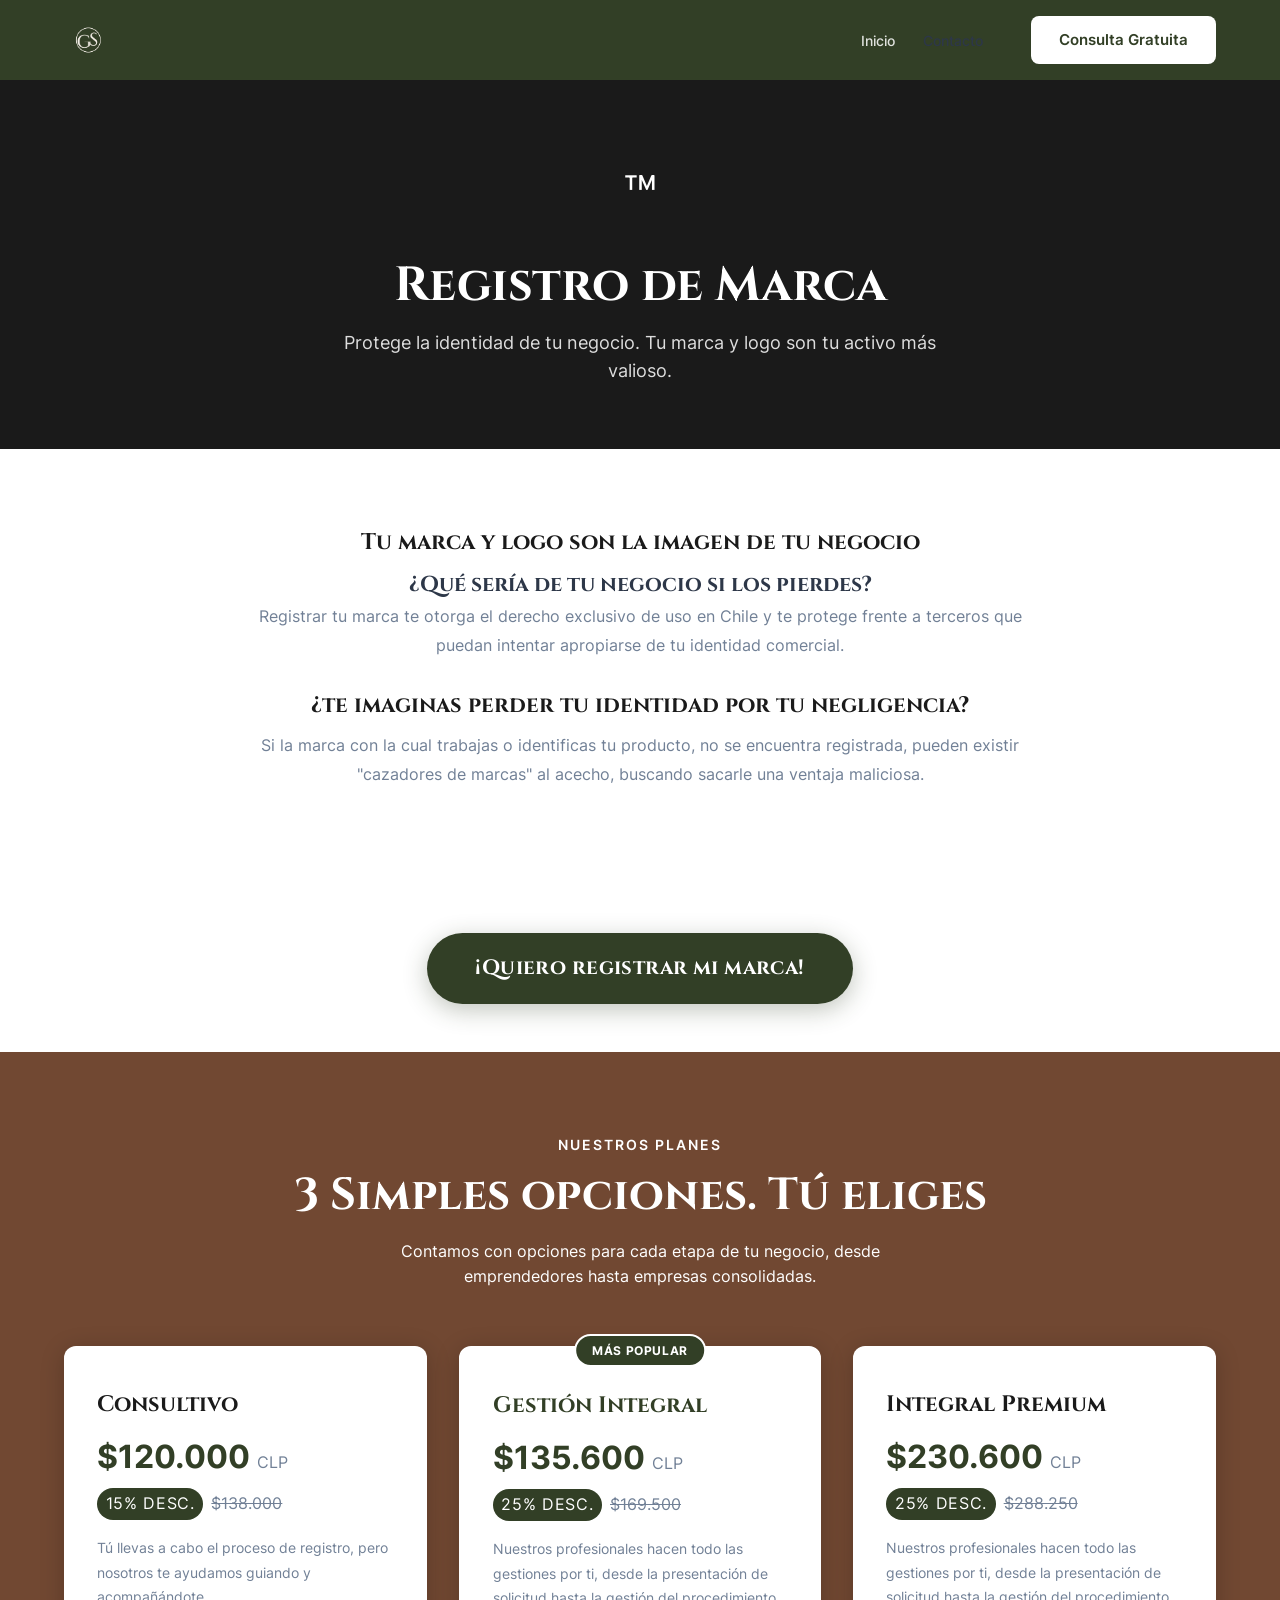
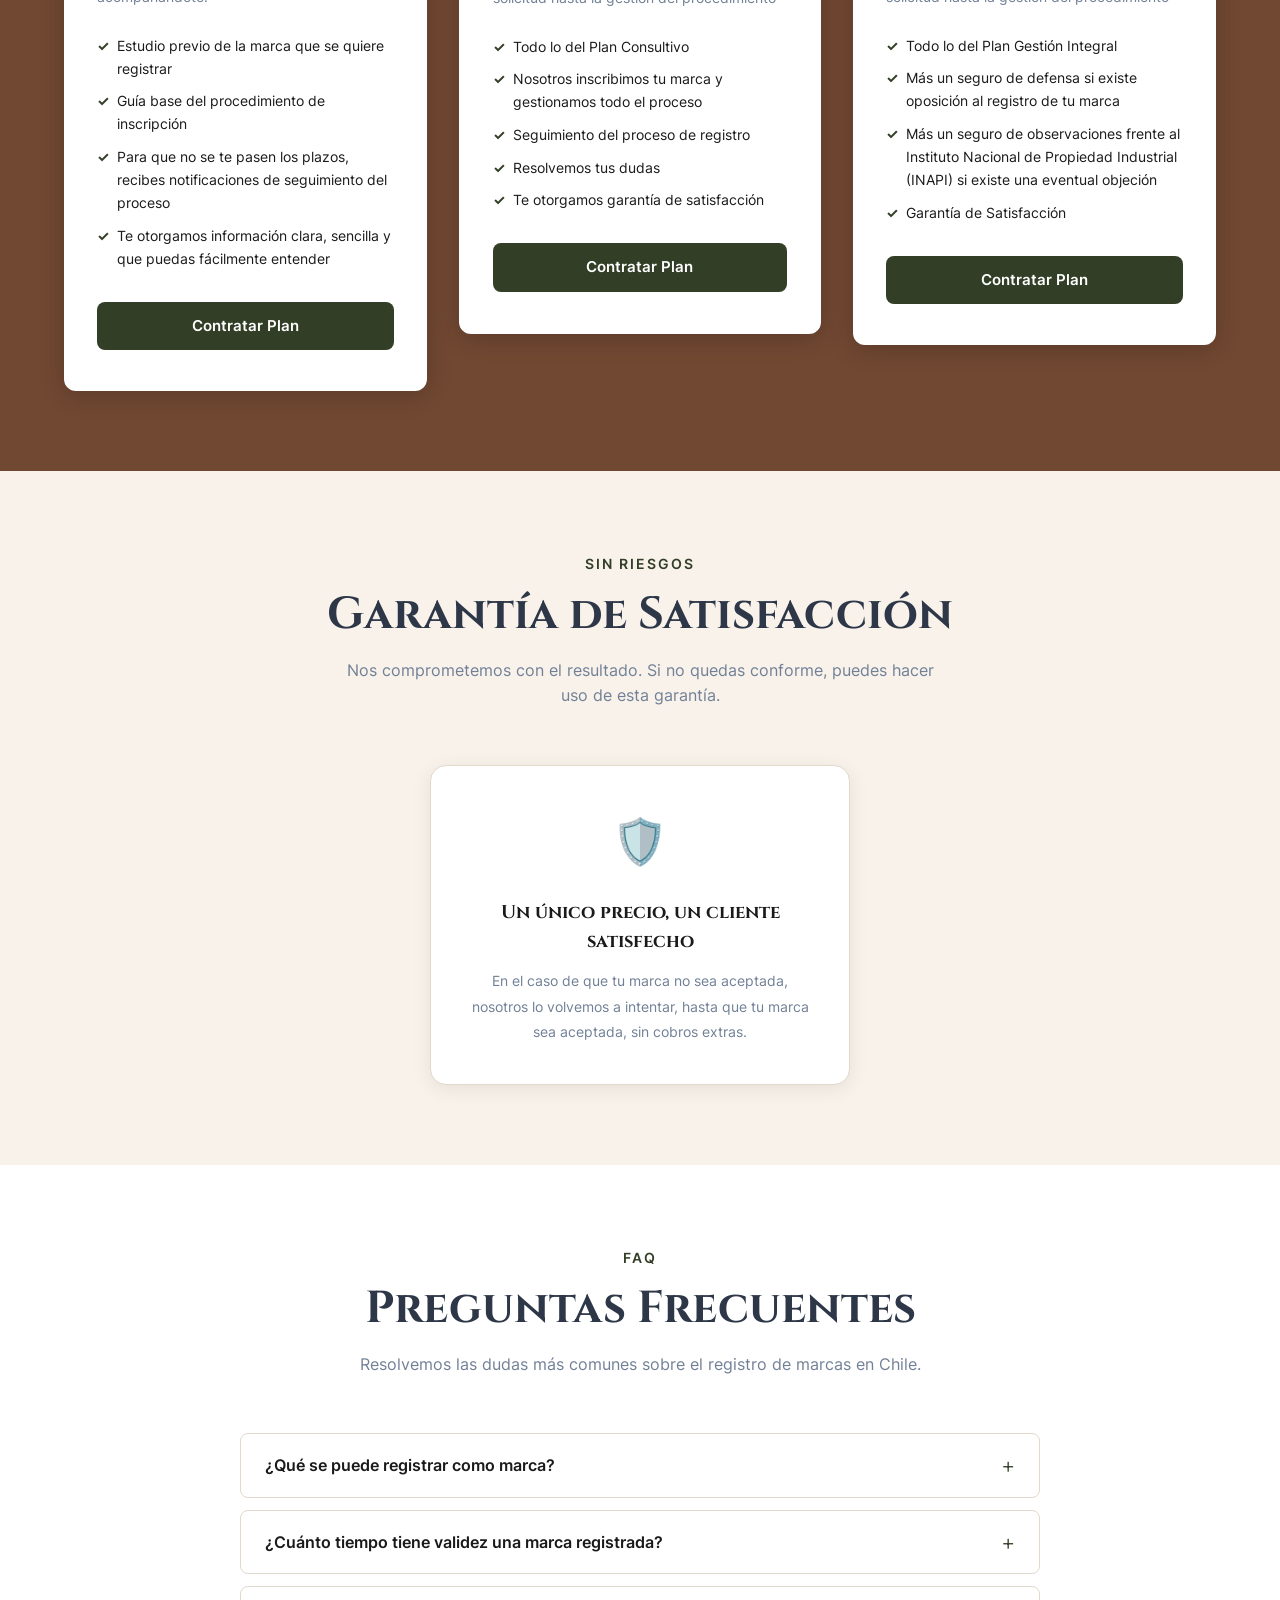
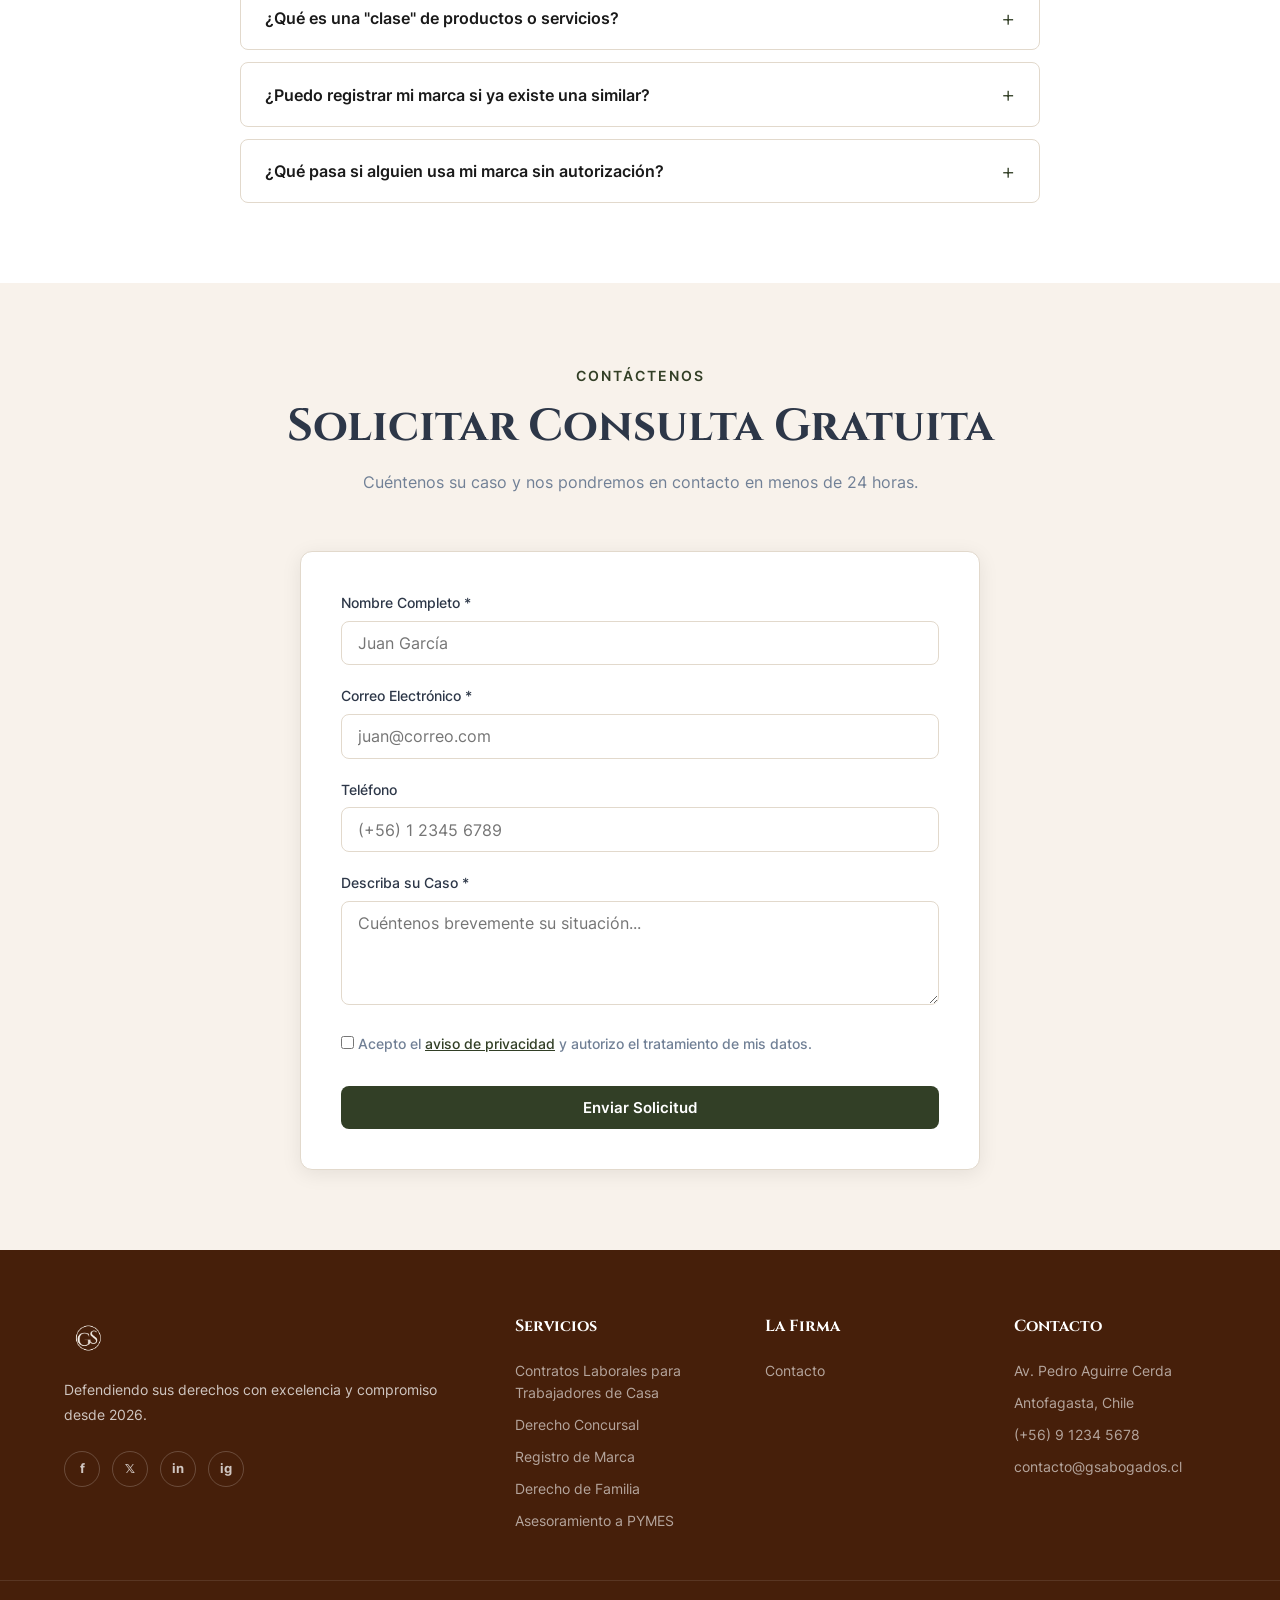
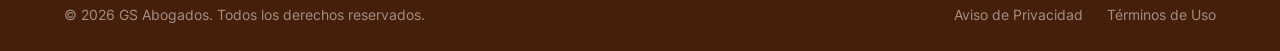
==== commit 9ed26ac8: "V_2.1: Se modifica el texto de varias secciones, principalmente la sección de los planes y se agrega" ====
--- a/index.html
+++ b/index.html
@@ -38,20 +38,11 @@
   <section class="section service-page-content">
     <div class="container">
       <div class="service-page-body">
-        <h2>Tu marca, tu identidad</h2>
-        <p>Tu marca y logo son la imagen de tu negocio. ¿Qué sería de tu negocio si los pierdes? Registrar tu marca ante el INAPI (Instituto Nacional de Propiedad Industrial) te otorga el derecho exclusivo de uso en Chile y te protege frente a terceros que puedan intentar apropiarse de tu identidad comercial.</p>
-
-        <h2>¿Qué incluye nuestro servicio?</h2>
-        <ul class="check-list">
-          <li><span class="check">✓</span> Búsqueda de anterioridades para evaluar disponibilidad de la marca</li>
-          <li><span class="check">✓</span> Redacción y presentación de la solicitud ante el INAPI</li>
-          <li><span class="check">✓</span> Seguimiento del proceso de registro</li>
-          <li><span class="check">✓</span> Respuesta a oposiciones de terceros</li>
-          <li><span class="check">✓</span> Asesoría en renovaciones y cesiones de marca</li>
-        </ul>
-
-        <h2>¿Cuándo registrar tu marca?</h2>
-        <p>Lo antes posible. En Chile rige el principio de "primer solicitante": quien registra primero tiene preferencia. No esperes a crecer para proteger tu marca; hazlo desde el inicio de tu emprendimiento.</p>
+          <h2>Tu marca y logo son la imagen de tu negocio</h2>
+          <h3>¿Qué sería de tu negocio si los pierdes?</h3>
+          <p>Registrar tu marca te otorga el derecho exclusivo de uso en Chile y te protege frente a terceros que puedan intentar apropiarse de tu identidad comercial.</p>
+        <h2>¿te imaginas perder tu identidad por tu negligencia?</h2>
+        <p>Si la marca con la cual trabajas o identificas tu producto, no se encuentra registrada, pueden existir "cazadores de marcas" al acecho, buscando sacarle una ventaja maliciosa.</p>
       </div>
     </div>
   </section>
@@ -68,21 +59,28 @@
     <div class="container">
       <div class="section-header">
         <p class="section-eyebrow">Nuestros Planes</p>
-        <h2>Elige el Plan Ideal para tu Marca</h2>
+        <h2>3 Simples opciones. Tú eliges</h2>
         <p class="section-desc">Contamos con opciones para cada etapa de tu negocio, desde emprendedores hasta empresas consolidadas.</p>
       </div>
       <div class="planes-grid">
 
         <div class="plan-card fade-in">
           <div class="plan-header">
-            <h3>Plan Básico</h3>
-            <div class="plan-price">$190.000 <span>CLP</span></div>
-          </div>
-          <p class="plan-desc">Ideal para emprendedores que están dando sus primeros pasos y necesitan proteger su marca de forma rápida y económica.</p>
+            <h3>Consultivo</h3>
+            <div class="plan-price">
+              $120.000 <span>CLP</span>
+              <div class="plan-discount-row">
+                <span class="discount-tag">15% desc.</span>
+                <span class="plan-original">$138.000</span>
+              </div>
+            </div>
+          </div>
+          <p class="plan-desc">Tú llevas a cabo el proceso de registro, pero nosotros te ayudamos guiando y acompañándote.</p>
           <ul class="plan-features">
-            <li><span class="check">✓</span> Búsqueda de anterioridades</li>
-            <li><span class="check">✓</span> Presentación de solicitud ante el INAPI</li>
-            <li><span class="check">✓</span> 1 clase de productos o servicios</li>
+            <li><span class="check">✓</span> Estudio previo de la marca que se quiere registrar</li>
+            <li><span class="check">✓</span> Guía base del procedimiento de inscripción</li>
+            <li><span class="check">✓</span> Para que no se te pasen los plazos, recibes notificaciones de seguimiento del proceso</li>
+            <li><span class="check">✓</span> Te otorgamos información clara, sencilla y que puedas fácilmente entender</li>
           </ul>
           <a href="#contacto" class="btn-primary full-width plan-btn">Contratar Plan</a>
         </div>
@@ -90,33 +88,67 @@
         <div class="plan-card plan-card--featured fade-in fade-in-delay-1">
           <div class="plan-badge">Más Popular</div>
           <div class="plan-header">
-            <h3>Plan Estándar</h3>
-            <div class="plan-price">$320.000 <span>CLP</span></div>
-          </div>
-          <p class="plan-desc">Para negocios en crecimiento que requieren protección completa y seguimiento durante todo el proceso de registro.</p>
+            <h3>Gestión Integral</h3>
+            <div class="plan-price">
+              $135.600 <span>CLP</span>
+              <div class="plan-discount-row">
+                <span class="discount-tag">25% desc.</span>
+                <span class="plan-original">$169.500</span>
+              </div>
+            </div>
+          </div>
+          <p class="plan-desc">Nuestros profesionales hacen todo las gestiones por ti, desde la presentación de solicitud hasta la gestión del procedimiento</p>
           <ul class="plan-features">
-            <li><span class="check">✓</span> Todo lo del Plan Básico</li>
+            <li><span class="check">✓</span> Todo lo del Plan Consultivo</li>
+            <li><span class="check">✓</span> Nosotros inscribimos tu marca y gestionamos todo el proceso</li>
             <li><span class="check">✓</span> Seguimiento del proceso de registro</li>
-            <li><span class="check">✓</span> Respuesta a oposiciones de terceros</li>
-            <li><span class="check">✓</span> Hasta 2 clases de productos o servicios</li>
+            <li><span class="check">✓</span> Resolvemos tus dudas</li>
+            <li><span class="check">✓</span> Te otorgamos garantía de satisfacción</li>
           </ul>
           <a href="#contacto" class="btn-primary full-width plan-btn">Contratar Plan</a>
         </div>
 
         <div class="plan-card fade-in fade-in-delay-2">
           <div class="plan-header">
-            <h3>Plan Premium</h3>
-            <div class="plan-price">$490.000 <span>CLP</span></div>
-          </div>
-          <p class="plan-desc">Para empresas que necesitan protección total de su identidad comercial, incluyendo renovaciones y cesiones de marca.</p>
+            <h3>Integral Premium</h3>
+            <div class="plan-price">
+              $230.600 <span>CLP</span>
+              <div class="plan-discount-row">
+                <span class="discount-tag">25% desc.</span>
+                <span class="plan-original">$288.250</span>
+              </div>
+            </div>
+          </div>
+          <p class="plan-desc">Nuestros profesionales hacen todo las gestiones por ti, desde la presentación de solicitud hasta la gestión del procedimiento</p>
           <ul class="plan-features">
-            <li><span class="check">✓</span> Todo lo del Plan Estándar</li>
-            <li><span class="check">✓</span> Asesoría en renovaciones y cesiones</li>
-            <li><span class="check">✓</span> Clases ilimitadas de productos o servicios</li>
-            <li><span class="check">✓</span> Atención prioritaria</li>
+            <li><span class="check">✓</span> Todo lo del Plan Gestión Integral</li>
+            <li><span class="check">✓</span> Más un seguro de defensa si existe oposición al registro de tu marca</li>
+            <li><span class="check">✓</span> Más un seguro de observaciones frente al Instituto Nacional de Propiedad Industrial (INAPI) si existe una eventual objeción</li>
+            <li><span class="check">✓</span> Garantía de Satisfacción</li>
           </ul>
           <a href="#contacto" class="btn-primary full-width plan-btn">Contratar Plan</a>
         </div>
+
+      </div>
+    </div>
+  </section>
+
+  <!-- GARANTÍA DE SATISFACCIÓN -->
+  <section class="section garantia bg-light">
+    <div class="container">
+      <div class="section-header">
+        <p class="section-eyebrow">Sin riesgos</p>
+        <h2>Garantía de Satisfacción</h2>
+        <p class="section-desc">Nos comprometemos con el resultado. Si no quedas conforme, puedes hacer uso de esta garantía.</p>
+      </div>
+      <div class="garantia-grid">
+
+        <div class="garantia-card fade-in">
+          <div class="garantia-icon">🛡️</div>
+          <h3>Un único precio, un cliente satisfecho</h3>
+          <p>En el caso de que tu marca no sea aceptada, nosotros lo volvemos a intentar, hasta que tu marca sea aceptada, sin cobros extras.</p>
+        </div>
+
 
       </div>
     </div>
--- a/styles.css
+++ b/styles.css
@@ -821,6 +821,33 @@
   font-weight: 400;
   color: var(--text-light);
 }
+.plan-discount-row {
+  display: flex;
+  align-items: center;
+  gap: 0.5rem;
+  margin-top: 0.4rem;
+}
+.discount-tag {
+  font-size: 0.72rem;
+  font-weight: 700;
+  text-transform: uppercase;
+  letter-spacing: 0.04em;
+  background: #323F26;
+  color: #fff;
+  padding: 0.2rem 0.55rem;
+  border-radius: 20px;
+}
+.plan-original {
+  font-size: 0.9rem;
+  font-weight: 400;
+  color: #fff;
+  text-decoration: line-through;
+}
+
+.plan-price .discount-tag,
+.plan-card--featured .plan-price .discount-tag {
+  color: #fff;
+}
 .plan-desc {
   font-size: 0.9rem;
   color: var(--text-light);
@@ -889,6 +916,44 @@
   border-radius: 12px;
   padding: 2.5rem;
   box-shadow: var(--shadow);
+}
+
+/* =============================================
+   GARANTÍA DE SATISFACCIÓN
+   ============================================= */
+.garantia-grid {
+  display: flex;
+  justify-content: center;
+  margin-top: 3rem;
+}
+.garantia-card {
+  max-width: 420px;
+  width: 100%;
+  background: var(--white);
+  border-radius: var(--radius-lg);
+  padding: 2.5rem 2rem;
+  text-align: center;
+  box-shadow: var(--shadow);
+  border: 1px solid var(--border);
+  transition: var(--transition);
+}
+.garantia-card:hover {
+  transform: translateY(-5px);
+  box-shadow: var(--shadow-lg);
+}
+.garantia-icon {
+  font-size: 2.8rem;
+  margin-bottom: 1.25rem;
+}
+.garantia-card h3 {
+  font-size: 1.15rem;
+  color: var(--dark);
+  margin-bottom: 0.75rem;
+}
+.garantia-card p {
+  font-size: 0.9rem;
+  color: var(--text-light);
+  line-height: 1.75;
 }
 
 /* =============================================
